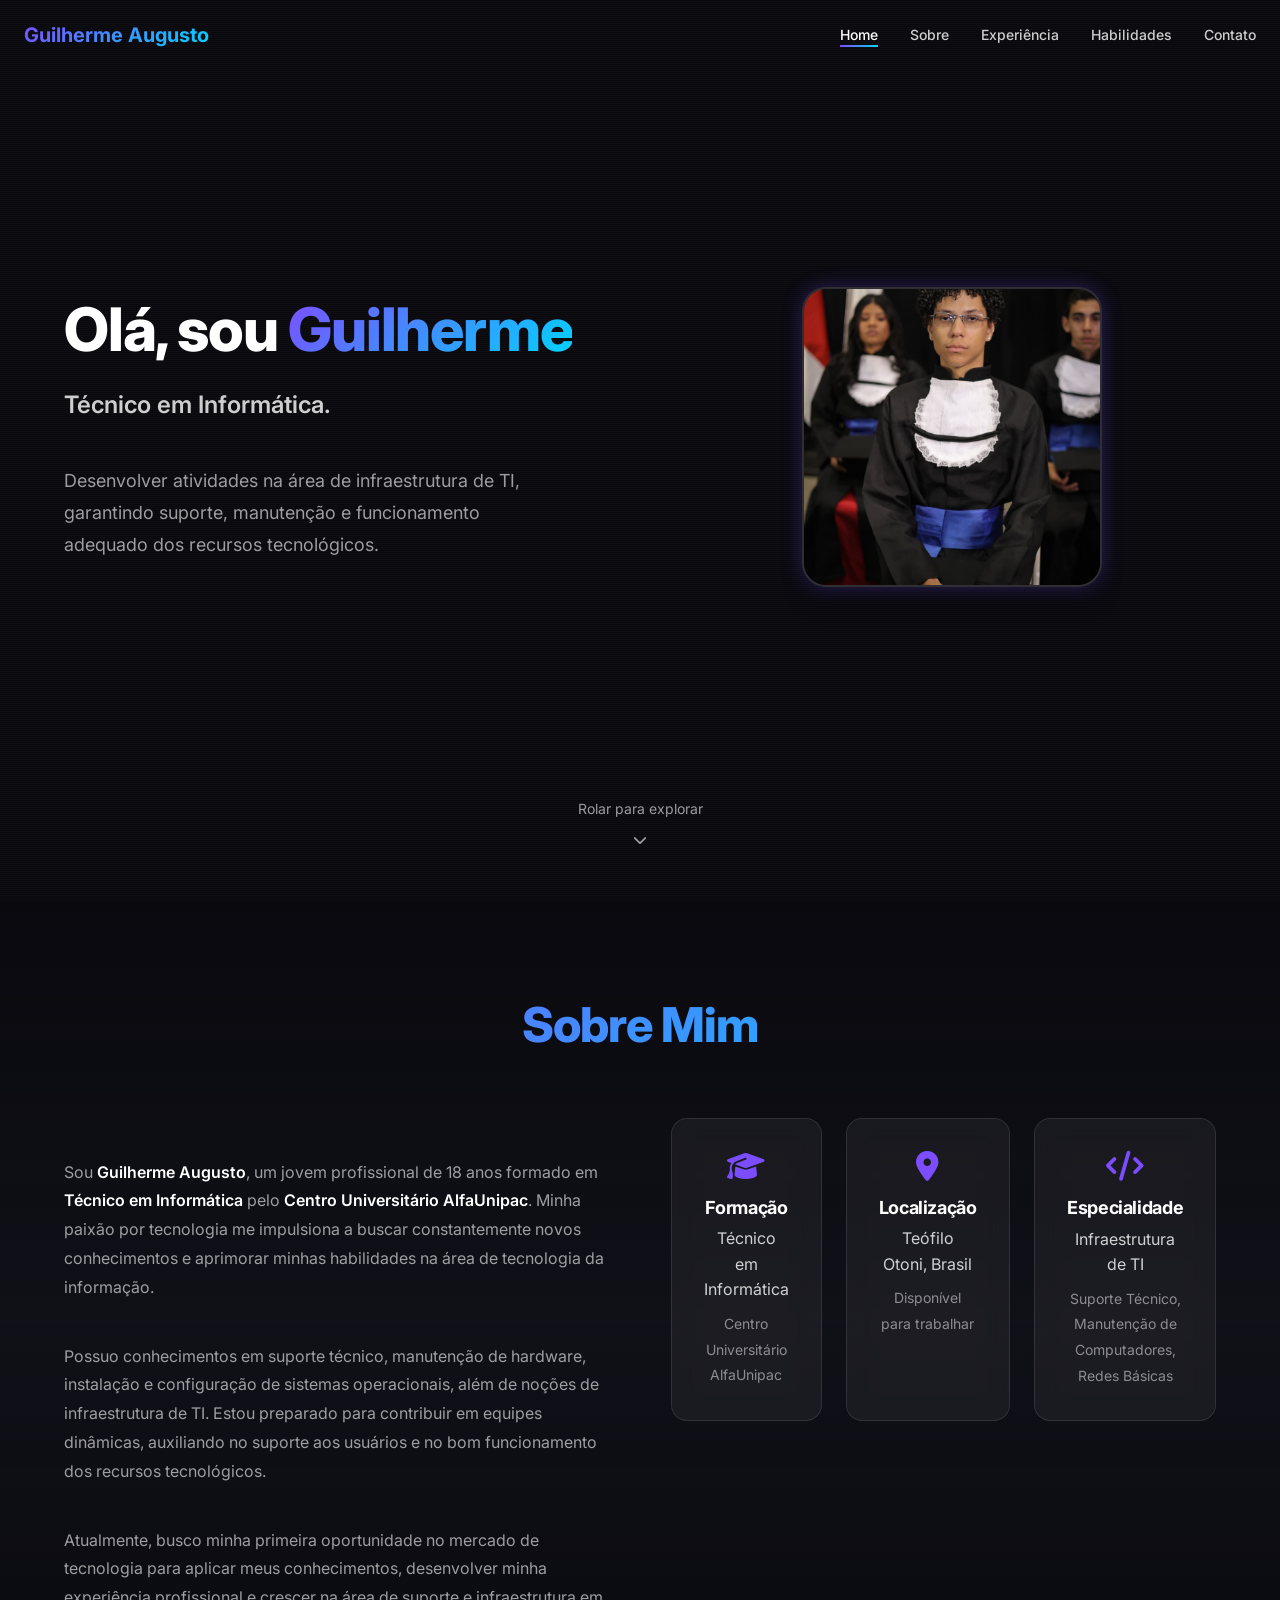
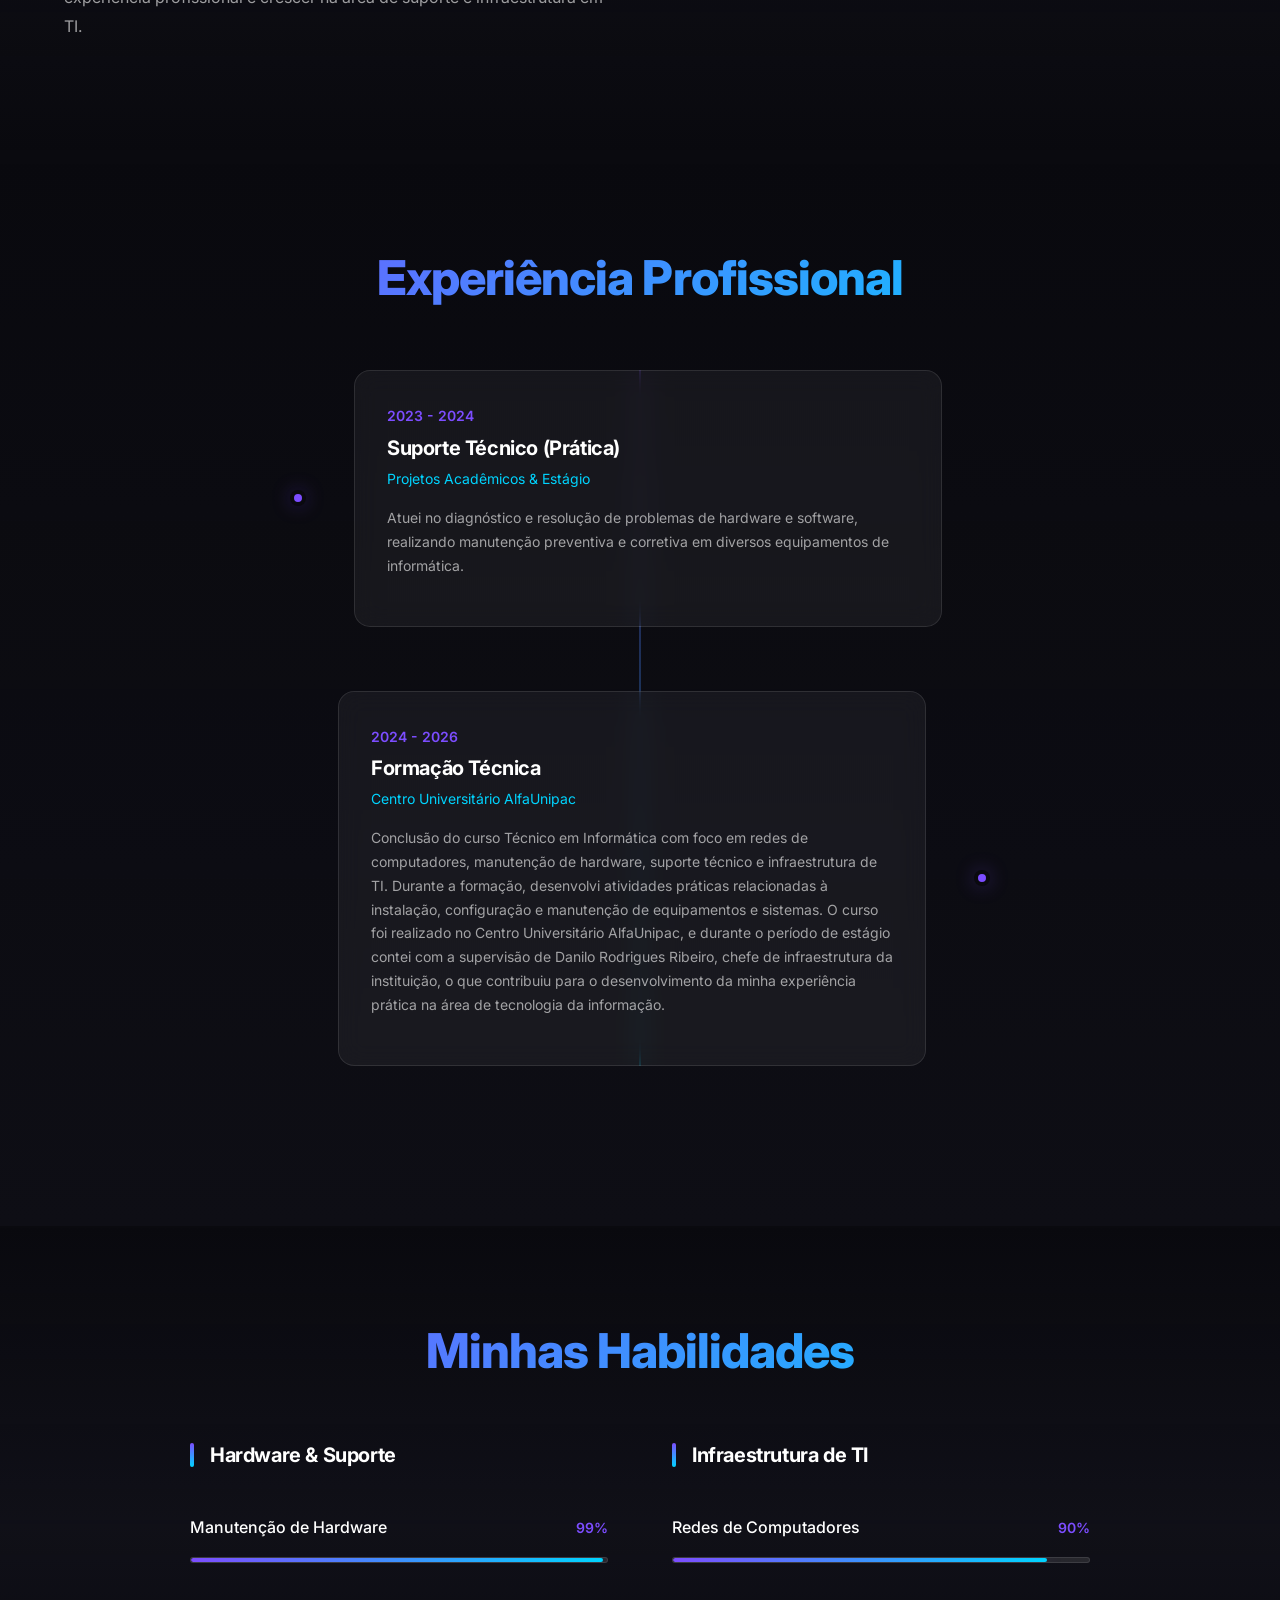
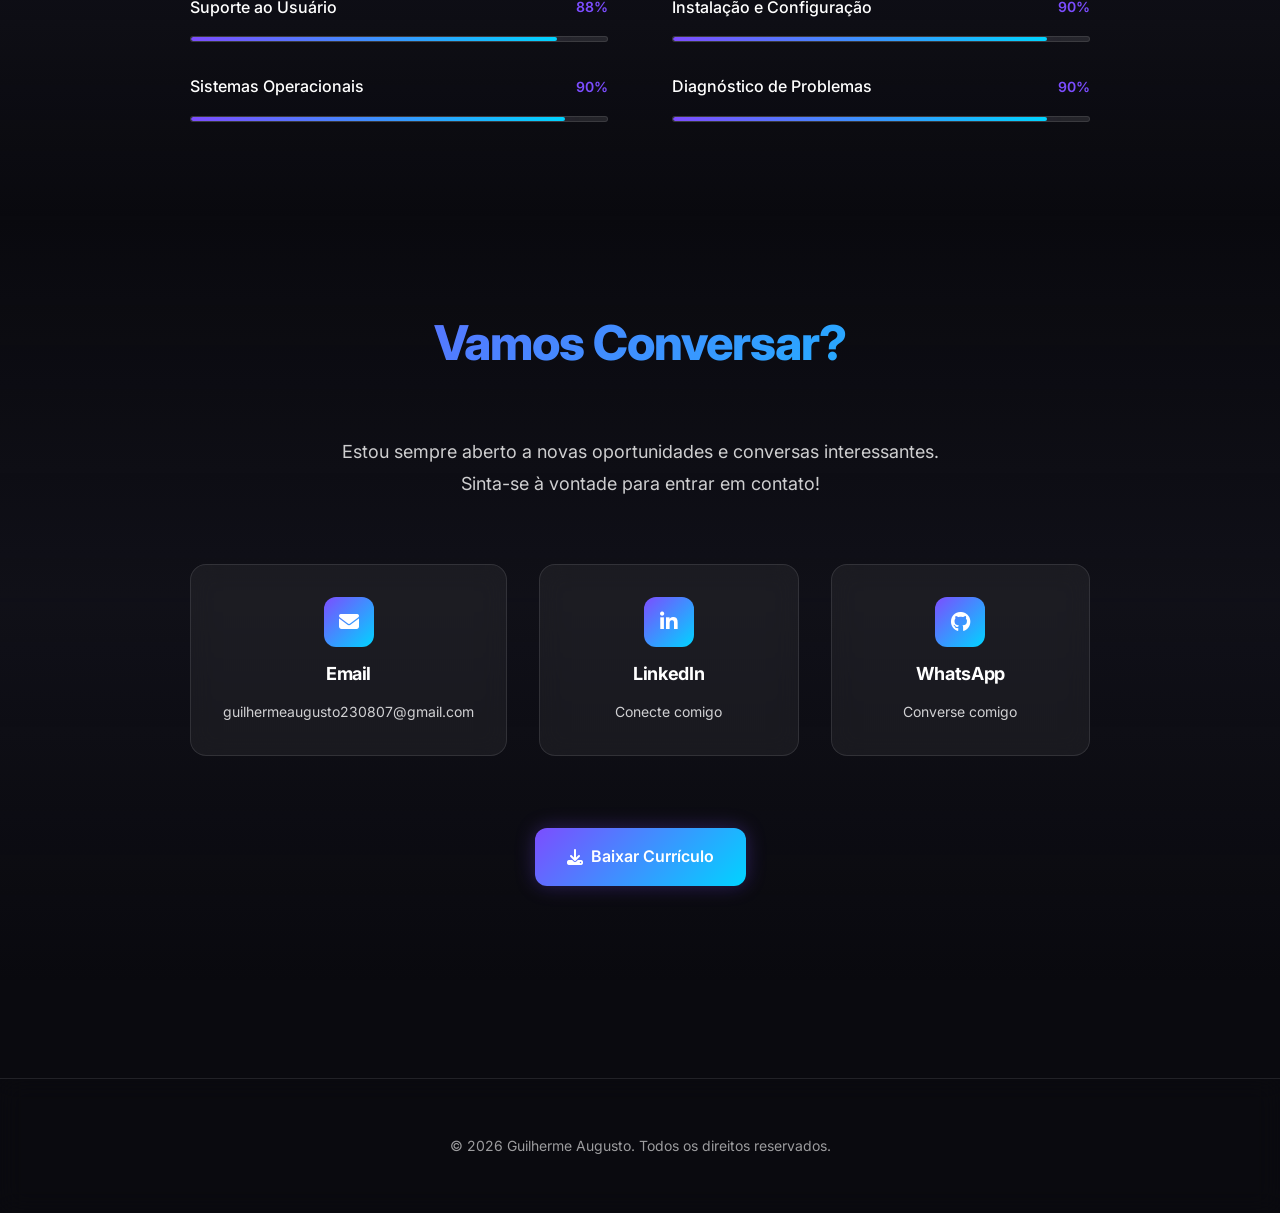
==== index.html @ 36459ab7 "pórtifolio guilherme augusto" ====
<!DOCTYPE html>
<html lang="pt-BR">
<head>
    <!-- Meta Tags Essenciais -->
    <meta charset="UTF-8">
    <meta name="viewport" content="width=device-width, initial-scale=1.0">
    <meta name="description" content="Portfólio profissional de Guilherme Augusto - Técnico em Informática e Desenvolvedor Web">
    <meta name="keywords" content="portfólio, desenvolvedor, técnico em informática, web design">
    <meta name="author" content="Guilherme Augusto">
    <meta name="theme-color" content="#7c4dff">
    
    <!-- Favicon -->
    <link rel="icon" type="image/jpeg" href="img/fotoperfil.jpeg">
    <link rel="apple-touch-icon" href="img/fotoperfil.jpeg">
    
    <!-- Preload de Recursos Críticos -->
    <link rel="preload" href="css/style.css" as="style">
    <link rel="preload" href="js/script.js" as="script">
    
    <!-- Font Awesome para Ícones -->
    <link rel="stylesheet" href="https://cdnjs.cloudflare.com/ajax/libs/font-awesome/6.4.0/css/all.min.css" integrity="sha512-iecdLmaskl7CVJkEZSMUkrQ6usKGiOW31OvTkw3Junqg76gnSTd064h5+8MhocT7+gNwjX1on9/5HOiCeNVV3wg==" crossorigin="anonymous" referrerpolicy="no-referrer">
    
    <!-- Google Fonts - Inter (Tipografia Moderna) -->
    <link rel="preconnect" href="https://fonts.googleapis.com">
    <link rel="preconnect" href="https://fonts.gstatic.com" crossorigin>
    <link href="https://fonts.googleapis.com/css2?family=Inter:wght@300;400;500;600;700;800&display=swap" rel="stylesheet">
    
    <!-- Estilos CSS Modularizados -->
    <link rel="stylesheet" href="css/style.css">
    
    <title>Guilherme Augusto | Portfólio Profissional</title>
</head>
<body>
    <!-- ========== NAVBAR FIXA ========== -->
    <nav class="navbar" id="navbar">
        <div class="navbar-container">
            <!-- Logo -->
            <div class="navbar-logo">
                <a href="#home" class="logo-link">
                    <span class="logo-text">Guilherme <span class="logo-accent">Augusto</span></span>
                </a>
            </div>
            
            <!-- Menu Desktop -->
            <ul class="nav-menu" id="navMenu">
                <li class="nav-item"><a href="#home" class="nav-link active">Home</a></li>
                <li class="nav-item"><a href="#sobre" class="nav-link">Sobre</a></li>
                <li class="nav-item"><a href="#experiencia" class="nav-link">Experiência</a></li>
                <li class="nav-item"><a href="#habilidades" class="nav-link">Habilidades</a></li>
                <li class="nav-item"><a href="#contato" class="nav-link">Contato</a></li>
            </ul>
            
            <!-- Botão Menu Mobile -->
            <button class="menu-toggle" id="menuToggle" aria-label="Alternar menu">
                <span class="hamburger"></span>
            </button>
        </div>
    </nav>

    <!-- ========== CONTEÚDO PRINCIPAL ========== -->
    <main class="main-content">
        
        <!-- ========== SEÇÃO HERO ========== -->
        <section id="home" class="section hero" data-parallax>
            <div class="hero-content">
                <div class="hero-text reveal-up">
                    <h1 class="hero-title">
                        Olá, sou <span class="gradient-text">Guilherme</span>
                    </h1>
                    <p class="hero-subtitle">
                        Técnico em Informática.
                    </p>
                    <p class="hero-description">
                        Desenvolver atividades na área de infraestrutura de TI, garantindo suporte, manutenção e funcionamento adequado dos recursos tecnológicos.
                    </p>
                </div>
                
                <!-- Imagem de Perfil -->
                <div class="hero-image reveal-up" style="animation-delay: 0.2s;">
                    <div class="image-wrapper">
                        <img src="img/fotoperfil.jpeg" alt="Foto de Perfil - Guilherme Augusto" class="profile-image">
                    </div>
                </div>
            </div>
            
            <!-- Scroll Indicator -->
            <div class="scroll-indicator">
                <span>Rolar para explorar</span>
                <div class="scroll-arrow">
                    <i class="fas fa-chevron-down"></i>
                </div>
            </div>
        </section>

        <!-- ========== SEÇÃO SOBRE ========== -->
        <section id="sobre" class="section about">
            <div class="container">
                <h2 class="section-title reveal-up">Sobre Mim</h2>
        
                <div class="about-content">
                    <div class="about-text reveal-up">
                        <p class="about-intro">
                        <p class="about-description">
                            Sou <strong>Guilherme Augusto</strong>, um jovem profissional de 18 anos formado em <strong>Técnico
                                em Informática</strong> pelo <strong>Centro Universitário AlfaUnipac</strong>. Minha paixão por
                            tecnologia me impulsiona a buscar constantemente novos conhecimentos e aprimorar minhas habilidades
                            na área de tecnologia da informação.
                        </p>
        
                        <p class="about-description">
                            Possuo conhecimentos em suporte técnico, manutenção de hardware, instalação e configuração de
                            sistemas operacionais, além de noções de infraestrutura de TI. Estou preparado para contribuir em
                            equipes dinâmicas, auxiliando no suporte aos usuários e no bom funcionamento dos recursos
                            tecnológicos.
                        </p>
        
                        <p class="about-description">
                            Atualmente, busco minha primeira oportunidade no mercado de tecnologia para aplicar meus
                            conhecimentos, desenvolver minha experiência profissional e crescer na área de suporte e
                            infraestrutura em TI.
                        </p>
                    </div>
                    
                    <!-- Cards de Informações Rápidas -->
                    <div class="info-cards">
                        <div class="info-card reveal-up">
                            <div class="card-icon">
                                <i class="fas fa-graduation-cap"></i>
                            </div>
                            <h3>Formação</h3>
                            <p>Técnico em Informática</p>
                            <span class="card-detail">Centro Universitário AlfaUnipac</span>
                        </div>
                        
                        <div class="info-card reveal-up" style="animation-delay: 0.1s;">
                            <div class="card-icon">
                                <i class="fas fa-map-marker-alt"></i>
                            </div>
                            <h3>Localização</h3>
                            <p>Teófilo Otoni, Brasil</p>
                            <span class="card-detail">Disponível para trabalhar</span>
                        </div>
                        
                        <div class="info-card reveal-up" style="animation-delay: 0.2s;">
                            <div class="card-icon">
                                <i class="fas fa-code"></i>
                            </div>
                            <h3>Especialidade</h3>
                            <p>Infraestrutura de TI</p>
                            <span class="card-detail">Suporte Técnico, Manutenção de Computadores, Redes Básicas</span>
                        </div>
                    </div>
                </div>
            </div>
        </section>

        <!-- ========== SEÇÃO EXPERIÊNCIA ========== -->
        <section id="experiencia" class="section experience">
            <div class="container">
                <h2 class="section-title reveal-up">Experiência Profissional</h2>
                
                <div class="timeline">
                    <div class="timeline-item reveal-up">
                        <div class="timeline-marker">
                            <div class="timeline-dot"></div>
                            <div class="timeline-line"></div>
                        </div>
                        <div class="timeline-content glass">
                            <span class="timeline-date">2023 - 2024</span>
                            <h3 class="timeline-title">Suporte Técnico (Prática)</h3>
                            <p class="timeline-company">Projetos Acadêmicos & Estágio</p>
                            <p class="timeline-description">
                                Atuei no diagnóstico e resolução de problemas de hardware e software, realizando manutenção preventiva e corretiva em diversos equipamentos de informática.
                        </div>
                    </div>
                    
                    <div class="timeline-item reveal-up" style="animation-delay: 0.1s;">
                        <div class="timeline-marker">
                            <div class="timeline-dot"></div>
                            <div class="timeline-line"></div>
                        </div>
                        <div class="timeline-content glass">
                            <span class="timeline-date">2024 - 2026</span>
                            <h3 class="timeline-title">Formação Técnica</h3>
                            <p class="timeline-company">Centro Universitário AlfaUnipac</p>
                            <p class="timeline-description">
                                Conclusão do curso Técnico em Informática com foco em redes de computadores, manutenção de hardware, suporte técnico e infraestrutura de TI. Durante a formação, desenvolvi atividades práticas relacionadas à instalação, configuração e manutenção de equipamentos e sistemas. O curso foi realizado no Centro Universitário AlfaUnipac, e durante o período de estágio contei com a supervisão de Danilo Rodrigues Ribeiro, chefe de infraestrutura da instituição, o que contribuiu para o desenvolvimento da minha experiência prática na área de tecnologia da informação.
                            </p>
                        </div>
                    </div>
                </div>
            </div>
        </section>

        <!-- ========== SEÇÃO HABILIDADES ========== -->
        <section id="habilidades" class="section skills">
          <div class="container">
    <h2 class="section-title reveal-up">Minhas Habilidades</h2>
    
    <div class="skills-grid">
        
        <!-- Coluna 1: Hardware & Suporte -->
        <div class="skills-column reveal-up">
            <h3 class="skills-category">Hardware & Suporte</h3>
            
            <div class="skill-item">
                <div class="skill-header">
                    <span class="skill-name">Manutenção de Hardware</span>
                    <span class="skill-percentage">99%</span>
                </div>
                <div class="skill-bar">
                    <div class="skill-fill" style="width: 0%" data-width="99%"></div>
                </div>
            </div>
            
            <div class="skill-item">
                <div class="skill-header">
                    <span class="skill-name">Suporte ao Usuário</span>
                    <span class="skill-percentage">88%</span>
                </div>
                <div class="skill-bar">
                    <div class="skill-fill" style="width: 0%" data-width="88%"></div>
                </div>
            </div>
            
            <div class="skill-item">
                <div class="skill-header">
                    <span class="skill-name">Sistemas Operacionais</span>
                    <span class="skill-percentage">90%</span>
                </div>
                <div class="skill-bar">
                    <div class="skill-fill" style="width: 0%" data-width="90%"></div>
                </div>
            </div>
        </div>
        
        <!-- Coluna 2: Infraestrutura de TI -->
        <div class="skills-column reveal-up" style="animation-delay: 0.1s;">
            <h3 class="skills-category">Infraestrutura de TI</h3>
            
            <div class="skill-item">
                <div class="skill-header">
                    <span class="skill-name">Redes de Computadores</span>
                    <span class="skill-percentage">90%</span>
                </div>
                <div class="skill-bar">
                    <div class="skill-fill" style="width: 0%" data-width="90%"></div>
                </div>
            </div>
            
            <div class="skill-item">
                <div class="skill-header">
                    <span class="skill-name">Instalação e Configuração</span>
                    <span class="skill-percentage">90%</span>
                </div>
                <div class="skill-bar">
                    <div class="skill-fill" style="width: 0%" data-width="90%"></div>
                </div>
            </div>
            
            <div class="skill-item">
                <div class="skill-header">
                    <span class="skill-name">Diagnóstico de Problemas</span>
                    <span class="skill-percentage">90%</span>
                </div>
                <div class="skill-bar">
                    <div class="skill-fill" style="width: 0%" data-width="90%"></div>
                </div>
            </div>
        </div>

    </div>
</div>
        </section>
        <!-- ========== SEÇÃO CONTATO ========== -->
        <section id="contato" class="section contact">
            <div class="container">
                <h2 class="section-title reveal-up">Vamos Conversar?</h2>
                
                <div class="contact-wrapper">
                    <p class="contact-subtitle reveal-up">
                        Estou sempre aberto a novas oportunidades e conversas interessantes. Sinta-se à vontade para entrar em contato!
                    </p>
                    
                    <div class="contact-methods reveal-up">
                        <a href="mailto:guilhermeaugusto230807@gmail.com" class="contact-card glass">
                            <div class="contact-icon">
                                <i class="fas fa-envelope"></i>
                            </div>
                            <h3>Email</h3>
                            <p>guilhermeaugusto230807@gmail.com</p>
                        </a>
                        
                        <a href="https://linkedin.com/in/guilhermeaugusto" target="_blank" rel="noopener noreferrer" class="contact-card glass">
                            <div class="contact-icon">
                                <i class="fab fa-linkedin-in"></i>
                            </div>
                            <h3>LinkedIn</h3>
                            <p>Conecte comigo</p>
                        </a>
                        
                        <a href="https://w.app/tfu1ad" target="_blank" rel="noopener noreferrer" class="contact-card glass">
                            <div class="contact-icon">
                                <i class="fab fa-github"></i>
                            </div>
                            <h3>WhatsApp</h3>
                            <p>Converse comigo</p>
                        </a>
                    </div>
                    
                    <div class="contact-cta reveal-up">
                        <a href="curriculo/curriculo_guilherme_augusto_v2.pdf" download class="btn btn-primary">
                            <i class="fas fa-download"></i> Baixar Currículo
                        </a>
                    </div>
                </div>
            </div>
        </section>
    </main>

    <!-- ========== FOOTER ========== -->
    <footer class="footer">
        <div class="footer-content">
            <p>&copy; 2026 Guilherme Augusto. Todos os direitos reservados.</p>
        </div>
    </footer>

    <!-- Script JavaScript -->
    <script src="js/script.js" defer></script>
</body>
</html>
---- css/style.css ----
/**
 * ============================================================================
 * PORTFÓLIO PROFISSIONAL - STYLESHEET PRINCIPAL
 * Tema: Galáxia Moderna com Glassmorphism
 * Autor: Guilherme Augusto
 * ============================================================================
 * 
 * Estrutura:
 * 1. CSS Variables (Paleta, Tipografia, Espaçamento)
 * 2. Reset & Normalização
 * 3. Tipografia & Cores Base
 * 4. Layout Principal (Grid, Flexbox)
 * 5. Navbar
 * 6. Seções (Hero, About, Experience, Skills, Projects, Contact)
 * 7. Componentes (Cards, Buttons, Badges)
 * 8. Animações & Transições
 * 9. Responsividade (Mobile First)
 * ============================================================================
 */

/* ============================================================================
   1. CSS VARIABLES - Paleta de Cores, Tipografia e Espaçamento
   ============================================================================ */

:root {
    /* ===== CORES ===== */
    /* Primárias */
    --color-primary: #7c4dff;
    --color-primary-light: #9575ff;
    --color-primary-dark: #5e35b1;
    
    /* Secundárias */
    --color-secondary: #00d4ff;
    --color-secondary-light: #4dd0e1;
    --color-secondary-dark: #00acc1;
    
    /* Neutras */
    --color-dark: #0a0a0f;
    --color-darker: #050508;
    --color-light: #ffffff;
    --color-gray-100: #f5f5f5;
    --color-gray-200: #e0e0e0;
    --color-gray-300: #bdbdbd;
    --color-gray-400: #9e9e9e;
    --color-gray-500: #757575;
    --color-gray-600: #616161;
    --color-gray-700: #424242;
    --color-gray-800: #212121;
    
    /* Textos */
    --text-primary: #ffffff;
    --text-secondary: rgba(255, 255, 255, 0.8);
    --text-tertiary: rgba(255, 255, 255, 0.6);
    --text-muted: rgba(255, 255, 255, 0.5);
    
    /* Backgrounds */
    --bg-primary: #0a0a0f;
    --bg-secondary: rgba(20, 20, 30, 0.5);
    --bg-tertiary: rgba(30, 30, 45, 0.3);
    
    /* Glass Morphism */
    --glass-bg: rgba(255, 255, 255, 0.05);
    --glass-border: rgba(255, 255, 255, 0.1);
    --glass-blur: blur(12px);
    
    /* ===== TIPOGRAFIA ===== */
    --font-family-base: 'Inter', -apple-system, BlinkMacSystemFont, 'Segoe UI', sans-serif;
    --font-size-xs: 0.75rem;      /* 12px */
    --font-size-sm: 0.875rem;     /* 14px */
    --font-size-base: 1rem;       /* 16px */
    --font-size-lg: 1.125rem;     /* 18px */
    --font-size-xl: 1.25rem;      /* 20px */
    --font-size-2xl: 1.5rem;      /* 24px */
    --font-size-3xl: 1.875rem;    /* 30px */
    --font-size-4xl: 2.25rem;     /* 36px */
    --font-size-5xl: 3rem;        /* 48px */
    --font-size-6xl: 3.75rem;     /* 60px */
    
    --font-weight-light: 300;
    --font-weight-normal: 400;
    --font-weight-medium: 500;
    --font-weight-semibold: 600;
    --font-weight-bold: 700;
    --font-weight-extrabold: 800;
    
    /* ===== ESPAÇAMENTO ===== */
    --spacing-xs: 0.25rem;   /* 4px */
    --spacing-sm: 0.5rem;    /* 8px */
    --spacing-md: 1rem;      /* 16px */
    --spacing-lg: 1.5rem;    /* 24px */
    --spacing-xl: 2rem;      /* 32px */
    --spacing-2xl: 3rem;     /* 48px */
    --spacing-3xl: 4rem;     /* 64px */
    --spacing-4xl: 6rem;     /* 96px */
    
    /* ===== TRANSIÇÕES ===== */
    --transition-fast: 150ms ease-in-out;
    --transition-base: 300ms ease-in-out;
    --transition-slow: 500ms ease-in-out;
    
    /* ===== SOMBRAS ===== */
    --shadow-sm: 0 1px 2px rgba(0, 0, 0, 0.05);
    --shadow-md: 0 4px 6px rgba(0, 0, 0, 0.1);
    --shadow-lg: 0 10px 15px rgba(0, 0, 0, 0.1);
    --shadow-xl: 0 20px 25px rgba(0, 0, 0, 0.1);
    --shadow-2xl: 0 25px 50px rgba(0, 0, 0, 0.25);
    --shadow-glow: 0 0 20px rgba(124, 77, 255, 0.3);
    --shadow-glow-secondary: 0 0 20px rgba(0, 212, 255, 0.3);
    
    /* ===== BORDER RADIUS ===== */
    --radius-sm: 0.375rem;   /* 6px */
    --radius-md: 0.5rem;     /* 8px */
    --radius-lg: 0.75rem;    /* 12px */
    --radius-xl: 1rem;       /* 16px */
    --radius-2xl: 1.5rem;    /* 24px */
    --radius-full: 9999px;
    
    /* ===== Z-INDEX ===== */
    --z-dropdown: 1000;
    --z-sticky: 1020;
    --z-fixed: 1030;
    --z-modal-backdrop: 1040;
    --z-modal: 1050;
    --z-popover: 1060;
    --z-tooltip: 1070;
}

/* ============================================================================
   2. RESET & NORMALIZAÇÃO
   ============================================================================ */

* {
    margin: 0;
    padding: 0;
    box-sizing: border-box;
}

html {
    scroll-behavior: smooth;
    -webkit-font-smoothing: antialiased;
    -moz-osx-font-smoothing: grayscale;
}

body {
    font-family: var(--font-family-base);
    font-size: var(--font-size-base);
    font-weight: var(--font-weight-normal);
    line-height: 1.6;
    color: var(--text-primary);
    background-color: var(--bg-primary);
    overflow-x: hidden;
    
    /* Background de Galáxia */
    background-image: url('https://images.unsplash.com/photo-1506703719100-a0f3a48c0f86?w=2560&auto=format&fit=crop&q=90');
    background-size: cover;
    background-position: center;
    background-attachment: fixed;
    background-repeat: no-repeat;
    position: relative;
}

/* Overlay escuro sobre a galáxia */
body::before {
    content: '';
    position: fixed;
    top: 0;
    left: 0;
    width: 100%;
    height: 100%;
    background: rgba(10, 10, 15, 0.85);
    pointer-events: none;
    z-index: -1;
}

/* Efeito de ruído sutil */
body::after {
    content: '';
    position: fixed;
    top: 0;
    left: 0;
    width: 100%;
    height: 100%;
    background-image: 
        repeating-linear-gradient(
            0deg,
            rgba(255, 255, 255, 0.02),
            rgba(255, 255, 255, 0.02) 1px,
            transparent 1px,
            transparent 2px
        );
    pointer-events: none;
    z-index: -1;
}

/* ============================================================================
   3. TIPOGRAFIA & CORES BASE
   ============================================================================ */

h1, h2, h3, h4, h5, h6 {
    font-weight: var(--font-weight-bold);
    line-height: 1.2;
    letter-spacing: -0.02em;
}

h1 { font-size: var(--font-size-5xl); }
h2 { font-size: var(--font-size-4xl); }
h3 { font-size: var(--font-size-3xl); }
h4 { font-size: var(--font-size-2xl); }
h5 { font-size: var(--font-size-xl); }
h6 { font-size: var(--font-size-lg); }

p {
    color: var(--text-secondary);
    margin-bottom: var(--spacing-md);
}

a {
    color: var(--color-primary);
    text-decoration: none;
    transition: color var(--transition-base);
}

a:hover {
    color: var(--color-secondary);
}

strong, b {
    font-weight: var(--font-weight-semibold);
    color: var(--text-primary);
}

/* ============================================================================
   4. LAYOUT PRINCIPAL
   ============================================================================ */

.container {
    max-width: 1200px;
    margin: 0 auto;
    padding: 0 var(--spacing-lg);
}

.main-content {
    position: relative;
    z-index: 1;
}

/* ============================================================================
   5. NAVBAR FIXA
   ============================================================================ */

.navbar {
    position: fixed;
    top: 0;
    left: 0;
    right: 0;
    height: 70px;
    background: transparent;
    backdrop-filter: none;
    z-index: var(--z-fixed);
    transition: all var(--transition-base);
    border-bottom: 1px solid transparent;
}

.navbar.scrolled {
    background: var(--glass-bg);
    backdrop-filter: var(--glass-blur);
    border-bottom-color: var(--glass-border);
    box-shadow: var(--shadow-lg);
}

.navbar-container {
    max-width: 1400px;
    margin: 0 auto;
    padding: 0 var(--spacing-lg);
    height: 100%;
    display: flex;
    align-items: center;
    justify-content: space-between;
}

.navbar-logo {
    flex-shrink: 0;
}

.logo-link {
    display: flex;
    align-items: center;
    gap: var(--spacing-sm);
    font-size: var(--font-size-xl);
    font-weight: var(--font-weight-bold);
    color: var(--text-primary);
    transition: all var(--transition-base);
}

.logo-link:hover {
    color: var(--color-primary);
}

.logo-text {
    background: linear-gradient(135deg, var(--color-primary), var(--color-secondary));
    -webkit-background-clip: text;
    -webkit-text-fill-color: transparent;
    background-clip: text;
}

.logo-accent {
    color: var(--color-secondary);
}

/* Menu Desktop */
.nav-menu {
    display: flex;
    list-style: none;
    gap: var(--spacing-xl);
    align-items: center;
}

.nav-item {
    position: relative;
}

.nav-link {
    font-size: var(--font-size-sm);
    font-weight: var(--font-weight-medium);
    color: var(--text-secondary);
    transition: color var(--transition-base);
    position: relative;
    padding-bottom: var(--spacing-xs);
}

.nav-link::after {
    content: '';
    position: absolute;
    bottom: 0;
    left: 0;
    width: 0;
    height: 2px;
    background: linear-gradient(90deg, var(--color-primary), var(--color-secondary));
    transition: width var(--transition-base);
}

.nav-link:hover::after,
.nav-link.active::after {
    width: 100%;
}

.nav-link:hover,
.nav-link.active {
    color: var(--text-primary);
}

/* Menu Toggle (Mobile) */
.menu-toggle {
    display: none;
    flex-direction: column;
    gap: 5px;
    background: none;
    border: none;
    cursor: pointer;
    padding: var(--spacing-sm);
    z-index: var(--z-dropdown);
}

.hamburger {
    width: 24px;
    height: 2px;
    background: var(--text-primary);
    transition: all var(--transition-base);
    transform-origin: center;
}

.hamburger::before,
.hamburger::after {
    content: '';
    display: block;
    width: 24px;
    height: 2px;
    background: var(--text-primary);
    transition: all var(--transition-base);
}

.hamburger::before {
    margin-bottom: 5px;
}

.hamburger::after {
    margin-top: 5px;
}

.menu-toggle.active .hamburger {
    background: transparent;
}

.menu-toggle.active .hamburger::before {
    transform: rotate(45deg) translate(8px, 8px);
}

.menu-toggle.active .hamburger::after {
    transform: rotate(-45deg) translate(7px, -7px);
}

/* ============================================================================
   6. SEÇÕES
   ============================================================================ */

.section {
    position: relative;
    padding: var(--spacing-4xl) 0;
    overflow: hidden;
}

.section-title {
    font-size: var(--font-size-5xl);
    font-weight: var(--font-weight-extrabold);
    margin-bottom: var(--spacing-3xl);
    text-align: center;
    background: linear-gradient(135deg, var(--color-primary), var(--color-secondary));
    -webkit-background-clip: text;
    -webkit-text-fill-color: transparent;
    background-clip: text;
}

/* ===== HERO SECTION ===== */

.hero {
    min-height: 100vh;
    display: flex;
    flex-direction: column;
    justify-content: center;
    align-items: center;
    padding-top: 70px;
    padding-bottom: var(--spacing-4xl);
    position: relative;
}

.hero-content {
    display: grid;
    grid-template-columns: 1fr 1fr;
    gap: var(--spacing-4xl);
    align-items: center;
    width: 100%;
    max-width: 1200px;
    margin: 0 auto;
    padding: 0 var(--spacing-lg);
}

.hero-text {
    display: flex;
    flex-direction: column;
    gap: var(--spacing-lg);
}

.hero-title {
    font-size: var(--font-size-6xl);
    font-weight: var(--font-weight-extrabold);
    line-height: 1.1;
    color: var(--text-primary);
}

.gradient-text {
    background: linear-gradient(135deg, var(--color-primary), var(--color-secondary));
    -webkit-background-clip: text;
    -webkit-text-fill-color: transparent;
    background-clip: text;
}

.hero-subtitle {
    font-size: var(--font-size-2xl);
    font-weight: var(--font-weight-semibold);
    color: var(--text-secondary);
}

.hero-description {
    font-size: var(--font-size-lg);
    color: var(--text-tertiary);
    max-width: 500px;
    line-height: 1.8;
}

.hero-cta {
    display: flex;
    gap: var(--spacing-md);
    margin-top: var(--spacing-lg);
}

.hero-image {
    display: flex;
    justify-content: center;
    align-items: center;
}

.image-wrapper {
    position: relative;
    width: 300px;
    height: 300px;
    border-radius: var(--radius-2xl);
    overflow: hidden;
    border: 2px solid var(--glass-border);
    box-shadow: var(--shadow-glow), var(--shadow-xl);
    background: var(--glass-bg);
    backdrop-filter: var(--glass-blur);
}

.profile-image {
    width: 100%;
    height: 100%;
    object-fit: cover;
    transition: transform var(--transition-slow);
}

.image-wrapper:hover .profile-image {
    transform: scale(1.05);
}

/* Scroll Indicator */
.scroll-indicator {
    position: absolute;
    bottom: var(--spacing-2xl);
    left: 50%;
    transform: translateX(-50%);
    display: flex;
    flex-direction: column;
    align-items: center;
    gap: var(--spacing-sm);
    color: var(--text-tertiary);
    font-size: var(--font-size-sm);
    animation: bounce 2s infinite;
}

.scroll-arrow {
    display: flex;
    align-items: center;
    justify-content: center;
    width: 24px;
    height: 24px;
}

@keyframes bounce {
    0%, 100% {
        transform: translateX(-50%) translateY(0);
    }
    50% {
        transform: translateX(-50%) translateY(10px);
    }
}

/* ===== ABOUT SECTION ===== */

.about {
    background: linear-gradient(180deg, transparent 0%, rgba(30, 30, 45, 0.3) 50%, transparent 100%);
}

.about-content {
    display: grid;
    grid-template-columns: 1fr 1fr;
    gap: var(--spacing-3xl);
    align-items: start;
}

.about-text {
    display: flex;
    flex-direction: column;
    gap: var(--spacing-lg);
}

.about-intro {
    font-size: var(--font-size-lg);
    color: var(--text-secondary);
    line-height: 1.8;
}

.about-description {
    font-size: var(--font-size-base);
    color: var(--text-tertiary);
    line-height: 1.8;
}

.info-cards {
    display: grid;
    grid-template-columns: repeat(3, 1fr);
    gap: var(--spacing-lg);
}

.info-card {
    padding: var(--spacing-xl);
    border-radius: var(--radius-xl);
    background: var(--glass-bg);
    backdrop-filter: var(--glass-blur);
    border: 1px solid var(--glass-border);
    text-align: center;
    transition: all var(--transition-base);
    cursor: pointer;
}

.info-card:hover {
    background: rgba(255, 255, 255, 0.08);
    border-color: var(--color-primary);
    transform: translateY(-5px);
    box-shadow: var(--shadow-glow);
}

.card-icon {
    font-size: var(--font-size-3xl);
    color: var(--color-primary);
    margin-bottom: var(--spacing-md);
    display: flex;
    justify-content: center;
}

.info-card h3 {
    font-size: var(--font-size-lg);
    margin-bottom: var(--spacing-sm);
    color: var(--text-primary);
}

.info-card p {
    font-size: var(--font-size-base);
    color: var(--text-secondary);
    margin-bottom: var(--spacing-sm);
}

.card-detail {
    font-size: var(--font-size-sm);
    color: var(--text-muted);
}

/* ===== EXPERIENCE SECTION ===== */

.experience {
    background: linear-gradient(180deg, transparent 0%, rgba(30, 30, 45, 0.2) 100%);
}

.timeline {
    position: relative;
    max-width: 700px;
    margin: 0 auto;
}

.timeline::before {
    content: '';
    position: absolute;
    left: 50%;
    transform: translateX(-50%);
    width: 2px;
    height: 100%;
    background: linear-gradient(180deg, var(--color-primary), var(--color-secondary));
    opacity: 0.3;
}

.timeline-item {
    display: grid;
    grid-template-columns: 1fr auto 1fr;
    gap: var(--spacing-2xl);
    margin-bottom: var(--spacing-3xl);
    align-items: center;
}

.timeline-item:nth-child(even) {
    direction: rtl;
}

.timeline-item:nth-child(even) > * {
    direction: ltr;
}

.timeline-marker {
    display: flex;
    flex-direction: column;
    align-items: center;
    position: relative;
    z-index: 2;
}

.timeline-dot {
    width: 16px;
    height: 16px;
    border-radius: 50%;
    background: var(--color-primary);
    border: 4px solid var(--bg-primary);
    box-shadow: var(--shadow-glow);
    transition: all var(--transition-base);
}

.timeline-item:hover .timeline-dot {
    width: 24px;
    height: 24px;
    box-shadow: var(--shadow-glow), 0 0 30px rgba(124, 77, 255, 0.5);
}

.timeline-content {
    padding: var(--spacing-xl);
    border-radius: var(--radius-xl);
    background: var(--glass-bg);
    backdrop-filter: var(--glass-blur);
    border: 1px solid var(--glass-border);
    transition: all var(--transition-base);
}

.timeline-content:hover {
    background: rgba(255, 255, 255, 0.08);
    border-color: var(--color-primary);
    box-shadow: var(--shadow-glow);
    transform: translateY(-5px);
}

.timeline-date {
    display: inline-block;
    font-size: var(--font-size-sm);
    font-weight: var(--font-weight-semibold);
    color: var(--color-primary);
    margin-bottom: var(--spacing-sm);
}

.timeline-title {
    font-size: var(--font-size-xl);
    font-weight: var(--font-weight-bold);
    color: var(--text-primary);
    margin-bottom: var(--spacing-sm);
}

.timeline-company {
    font-size: var(--font-size-sm);
    color: var(--color-secondary);
    margin-bottom: var(--spacing-md);
}

.timeline-description {
    font-size: var(--font-size-sm);
    color: var(--text-tertiary);
    line-height: 1.7;
}

/* ===== SKILLS SECTION ===== */

.skills {
    background: linear-gradient(180deg, transparent 0%, rgba(30, 30, 45, 0.3) 50%, transparent 100%);
}

.skills-grid {
    display: grid;
    grid-template-columns: repeat(2, 1fr);
    gap: var(--spacing-3xl);
    max-width: 900px;
    margin: 0 auto;
}

.skills-column {
    display: flex;
    flex-direction: column;
    gap: var(--spacing-xl);
}

.skills-category {
    font-size: var(--font-size-xl);
    font-weight: var(--font-weight-bold);
    color: var(--text-primary);
    margin-bottom: var(--spacing-md);
    display: flex;
    align-items: center;
    gap: var(--spacing-md);
}

.skills-category::before {
    content: '';
    width: 4px;
    height: 24px;
    background: linear-gradient(180deg, var(--color-primary), var(--color-secondary));
    border-radius: var(--radius-full);
}

.skill-item {
    display: flex;
    flex-direction: column;
    gap: var(--spacing-md);
}

.skill-header {
    display: flex;
    justify-content: space-between;
    align-items: center;
}

.skill-name {
    font-size: var(--font-size-base);
    font-weight: var(--font-weight-medium);
    color: var(--text-primary);
}

.skill-percentage {
    font-size: var(--font-size-sm);
    font-weight: var(--font-weight-semibold);
    color: var(--color-primary);
}

.skill-bar {
    height: 6px;
    background: rgba(255, 255, 255, 0.1);
    border-radius: var(--radius-full);
    overflow: hidden;
    border: 1px solid var(--glass-border);
}

.skill-fill {
    height: 100%;
    background: linear-gradient(90deg, var(--color-primary), var(--color-secondary));
    border-radius: var(--radius-full);
    transition: width 1s ease-out;
    box-shadow: var(--shadow-glow);
}

/* ===== PROJECTS SECTION ===== */

.projects {
    background: linear-gradient(180deg, transparent 0%, rgba(30, 30, 45, 0.2) 100%);
}

.projects-grid {
    display: grid;
    grid-template-columns: repeat(3, 1fr);
    gap: var(--spacing-2xl);
}

.project-card {
    padding: var(--spacing-xl);
    border-radius: var(--radius-xl);
    background: var(--glass-bg);
    backdrop-filter: var(--glass-blur);
    border: 1px solid var(--glass-border);
    display: flex;
    flex-direction: column;
    transition: all var(--transition-base);
    cursor: pointer;
    overflow: hidden;
    position: relative;
}

.project-card::before {
    content: '';
    position: absolute;
    top: 0;
    left: 0;
    right: 0;
    height: 4px;
    background: linear-gradient(90deg, var(--color-primary), var(--color-secondary));
    transform: scaleX(0);
    transform-origin: left;
    transition: transform var(--transition-base);
}

.project-card:hover::before {
    transform: scaleX(1);
}

.project-card:hover {
    background: rgba(255, 255, 255, 0.08);
    border-color: var(--color-primary);
    transform: translateY(-10px);
    box-shadow: var(--shadow-glow), var(--shadow-xl);
}

.project-header {
    display: flex;
    justify-content: center;
    margin-bottom: var(--spacing-lg);
}

.project-icon {
    width: 60px;
    height: 60px;
    display: flex;
    align-items: center;
    justify-content: center;
    background: linear-gradient(135deg, rgba(124, 77, 255, 0.2), rgba(0, 212, 255, 0.2));
    border-radius: var(--radius-lg);
    font-size: var(--font-size-2xl);
    color: var(--color-primary);
    transition: all var(--transition-base);
}

.project-card:hover .project-icon {
    transform: scale(1.1) rotate(5deg);
    box-shadow: var(--shadow-glow);
}

.project-body {
    flex-grow: 1;
    display: flex;
    flex-direction: column;
    gap: var(--spacing-md);
    margin-bottom: var(--spacing-lg);
}

.project-title {
    font-size: var(--font-size-lg);
    font-weight: var(--font-weight-bold);
    color: var(--text-primary);
}

.project-description {
    font-size: var(--font-size-sm);
    color: var(--text-tertiary);
    line-height: 1.7;
}

.project-tags {
    display: flex;
    flex-wrap: wrap;
    gap: var(--spacing-sm);
}

.tag {
    display: inline-block;
    padding: var(--spacing-xs) var(--spacing-md);
    background: rgba(124, 77, 255, 0.15);
    border: 1px solid rgba(124, 77, 255, 0.3);
    border-radius: var(--radius-full);
    font-size: var(--font-size-xs);
    font-weight: var(--font-weight-medium);
    color: var(--color-primary);
    transition: all var(--transition-base);
}

.tag:hover {
    background: rgba(124, 77, 255, 0.25);
    border-color: var(--color-primary);
}

.project-link {
    display: inline-flex;
    align-items: center;
    gap: var(--spacing-sm);
    font-size: var(--font-size-sm);
    font-weight: var(--font-weight-semibold);
    color: var(--color-primary);
    transition: all var(--transition-base);
}

.project-link:hover {
    gap: var(--spacing-md);
    color: var(--color-secondary);
}

/* ===== CONTACT SECTION ===== */

.contact {
    background: linear-gradient(180deg, transparent 0%, rgba(30, 30, 45, 0.3) 50%, transparent 100%);
    padding-bottom: var(--spacing-4xl);
}

.contact-wrapper {
    display: flex;
    flex-direction: column;
    align-items: center;
    gap: var(--spacing-2xl);
    max-width: 900px;
    margin: 0 auto;
}

.contact-subtitle {
    font-size: var(--font-size-lg);
    color: var(--text-secondary);
    text-align: center;
    max-width: 600px;
    line-height: 1.8;
}

.contact-methods {
    display: grid;
    grid-template-columns: repeat(3, 1fr);
    gap: var(--spacing-xl);
    width: 100%;
}

.contact-card {
    padding: var(--spacing-xl);
    border-radius: var(--radius-xl);
    background: var(--glass-bg);
    backdrop-filter: var(--glass-blur);
    border: 1px solid var(--glass-border);
    text-align: center;
    display: flex;
    flex-direction: column;
    align-items: center;
    gap: var(--spacing-md);
    transition: all var(--transition-base);
    cursor: pointer;
}

.contact-card:hover {
    background: rgba(255, 255, 255, 0.08);
    border-color: var(--color-primary);
    transform: translateY(-5px);
    box-shadow: var(--shadow-glow);
}

.contact-icon {
    width: 50px;
    height: 50px;
    display: flex;
    align-items: center;
    justify-content: center;
    background: linear-gradient(135deg, var(--color-primary), var(--color-secondary));
    border-radius: var(--radius-lg);
    font-size: var(--font-size-xl);
    color: white;
}

.contact-card h3 {
    font-size: var(--font-size-lg);
    color: var(--text-primary);
}

.contact-card p {
    font-size: var(--font-size-sm);
    color: var(--text-secondary);
    margin: 0;
}

.contact-cta {
    margin-top: var(--spacing-lg);
}

/* ============================================================================
   7. COMPONENTES
   ============================================================================ */

/* ===== BUTTONS ===== */

.btn {
    display: inline-flex;
    align-items: center;
    justify-content: center;
    gap: var(--spacing-sm);
    padding: var(--spacing-md) var(--spacing-xl);
    border-radius: var(--radius-lg);
    font-size: var(--font-size-base);
    font-weight: var(--font-weight-semibold);
    border: none;
    cursor: pointer;
    transition: all var(--transition-base);
    text-decoration: none;
    white-space: nowrap;
}

.btn-primary {
    background: linear-gradient(135deg, var(--color-primary), var(--color-secondary));
    color: white;
    box-shadow: var(--shadow-glow);
}

.btn-primary:hover {
    transform: translateY(-2px);
    box-shadow: var(--shadow-glow), 0 0 30px rgba(124, 77, 255, 0.5);
}

.btn-secondary {
    background: transparent;
    color: var(--text-primary);
    border: 2px solid var(--color-primary);
}

.btn-secondary:hover {
    background: rgba(124, 77, 255, 0.1);
    border-color: var(--color-secondary);
    color: var(--color-secondary);
}

/* ===== GLASS MORPHISM ===== */

.glass {
    background: var(--glass-bg);
    backdrop-filter: var(--glass-blur);
    border: 1px solid var(--glass-border);
}

/* ============================================================================
   8. ANIMAÇÕES & TRANSIÇÕES
   ============================================================================ */

/* Reveal Animation */
.reveal-up {
    opacity: 0;
    transform: translateY(30px);
    animation: revealUp var(--transition-slow) ease-out forwards;
}

@keyframes revealUp {
    to {
        opacity: 1;
        transform: translateY(0);
    }
}

/* Delay para múltiplos elementos */
.reveal-up:nth-child(1) { animation-delay: 0s; }
.reveal-up:nth-child(2) { animation-delay: 0.1s; }
.reveal-up:nth-child(3) { animation-delay: 0.2s; }
.reveal-up:nth-child(4) { animation-delay: 0.3s; }
.reveal-up:nth-child(5) { animation-delay: 0.4s; }

/* Parallax Effect */
[data-parallax] {
    position: relative;
}

/* ============================================================================
   9. FOOTER
   ============================================================================ */

.footer {
    background: rgba(10, 10, 15, 0.8);
    backdrop-filter: var(--glass-blur);
    border-top: 1px solid var(--glass-border);
    padding: var(--spacing-2xl) 0;
    text-align: center;
    margin-top: var(--spacing-4xl);
}

.footer-content {
    max-width: 1200px;
    margin: 0 auto;
    padding: 0 var(--spacing-lg);
}

.footer-content p {
    font-size: var(--font-size-sm);
    color: var(--text-tertiary);
    margin: var(--spacing-sm) 0;
}

.heart {
    display: inline-block;
    animation: heartbeat 1.5s ease-in-out infinite;
}

@keyframes heartbeat {
    0%, 100% { transform: scale(1); }
    25% { transform: scale(1.2); }
    50% { transform: scale(1); }
}

/* ============================================================================
   10. RESPONSIVIDADE - MOBILE FIRST
   ============================================================================ */

/* Tablets (768px) */
@media (max-width: 768px) {
    .nav-menu {
        display: none;
        position: fixed;
        top: 70px;
        left: 0;
        right: 0;
        flex-direction: column;
        gap: 0;
        background: rgba(10, 10, 15, 0.95);
        backdrop-filter: var(--glass-blur);
        border-bottom: 1px solid var(--glass-border);
        padding: var(--spacing-lg) 0;
        z-index: var(--z-dropdown);
    }
    
    .nav-menu.active {
        display: flex;
    }
    
    .nav-item {
        width: 100%;
    }
    
    .nav-link {
        display: block;
        padding: var(--spacing-md) var(--spacing-lg);
        border-bottom: 1px solid var(--glass-border);
    }
    
    .nav-link::after {
        display: none;
    }
    
    .menu-toggle {
        display: flex;
    }
    
    /* Hero Section */
    .hero-content {
        grid-template-columns: 1fr;
        gap: var(--spacing-2xl);
    }
    
    .hero-title {
        font-size: var(--font-size-4xl);
    }
    
    .hero-subtitle {
        font-size: var(--font-size-xl);
    }
    
    .hero-cta {
        flex-direction: column;
    }
    
    .image-wrapper {
        width: 250px;
        height: 250px;
    }
    
    /* About Section */
    .about-content {
        grid-template-columns: 1fr;
        gap: var(--spacing-2xl);
    }
    
    .info-cards {
        grid-template-columns: 1fr;
    }
    
    /* Timeline */
    .timeline::before {
        left: 0;
        transform: translateX(-50%);
    }
    
    .timeline-item {
        grid-template-columns: auto 1fr;
        gap: var(--spacing-lg);
    }
    
    .timeline-item:nth-child(even) {
        direction: ltr;
    }
    
    /* Skills Section */
    .skills-grid {
        grid-template-columns: 1fr;
        gap: var(--spacing-2xl);
    }
    
    /* Projects Section */
    .projects-grid {
        grid-template-columns: 1fr;
    }
    
    /* Contact Section */
    .contact-methods {
        grid-template-columns: 1fr;
    }
    
    /* Section Title */
    .section-title {
        font-size: var(--font-size-3xl);
    }
    
    /* Spacing */
    .section {
        padding: var(--spacing-3xl) 0;
    }
}

/* Mobile (480px) */
@media (max-width: 480px) {
    :root {
        --spacing-2xl: 2rem;
        --spacing-3xl: 2.5rem;
        --spacing-4xl: 3rem;
    }
    
    .hero-title {
        font-size: var(--font-size-3xl);
    }
    
    .hero-subtitle {
        font-size: var(--font-size-lg);
    }
    
    .hero-description {
        font-size: var(--font-size-base);
    }
    
    .image-wrapper {
        width: 200px;
        height: 200px;
    }
    
    .section-title {
        font-size: var(--font-size-2xl);
    }
    
    .about-intro {
        font-size: var(--font-size-base);
    }
    
    .skills-category {
        font-size: var(--font-size-lg);
    }
    
    .project-title {
        font-size: var(--font-size-base);
    }
    
    .contact-subtitle {
        font-size: var(--font-size-base);
    }
}
---- css/style.css ----
/**
 * ============================================================================
 * PORTFÓLIO PROFISSIONAL - STYLESHEET PRINCIPAL
 * Tema: Galáxia Moderna com Glassmorphism
 * Autor: Guilherme Augusto
 * ============================================================================
 * 
 * Estrutura:
 * 1. CSS Variables (Paleta, Tipografia, Espaçamento)
 * 2. Reset & Normalização
 * 3. Tipografia & Cores Base
 * 4. Layout Principal (Grid, Flexbox)
 * 5. Navbar
 * 6. Seções (Hero, About, Experience, Skills, Projects, Contact)
 * 7. Componentes (Cards, Buttons, Badges)
 * 8. Animações & Transições
 * 9. Responsividade (Mobile First)
 * ============================================================================
 */

/* ============================================================================
   1. CSS VARIABLES - Paleta de Cores, Tipografia e Espaçamento
   ============================================================================ */

:root {
    /* ===== CORES ===== */
    /* Primárias */
    --color-primary: #7c4dff;
    --color-primary-light: #9575ff;
    --color-primary-dark: #5e35b1;
    
    /* Secundárias */
    --color-secondary: #00d4ff;
    --color-secondary-light: #4dd0e1;
    --color-secondary-dark: #00acc1;
    
    /* Neutras */
    --color-dark: #0a0a0f;
    --color-darker: #050508;
    --color-light: #ffffff;
    --color-gray-100: #f5f5f5;
    --color-gray-200: #e0e0e0;
    --color-gray-300: #bdbdbd;
    --color-gray-400: #9e9e9e;
    --color-gray-500: #757575;
    --color-gray-600: #616161;
    --color-gray-700: #424242;
    --color-gray-800: #212121;
    
    /* Textos */
    --text-primary: #ffffff;
    --text-secondary: rgba(255, 255, 255, 0.8);
    --text-tertiary: rgba(255, 255, 255, 0.6);
    --text-muted: rgba(255, 255, 255, 0.5);
    
    /* Backgrounds */
    --bg-primary: #0a0a0f;
    --bg-secondary: rgba(20, 20, 30, 0.5);
    --bg-tertiary: rgba(30, 30, 45, 0.3);
    
    /* Glass Morphism */
    --glass-bg: rgba(255, 255, 255, 0.05);
    --glass-border: rgba(255, 255, 255, 0.1);
    --glass-blur: blur(12px);
    
    /* ===== TIPOGRAFIA ===== */
    --font-family-base: 'Inter', -apple-system, BlinkMacSystemFont, 'Segoe UI', sans-serif;
    --font-size-xs: 0.75rem;      /* 12px */
    --font-size-sm: 0.875rem;     /* 14px */
    --font-size-base: 1rem;       /* 16px */
    --font-size-lg: 1.125rem;     /* 18px */
    --font-size-xl: 1.25rem;      /* 20px */
    --font-size-2xl: 1.5rem;      /* 24px */
    --font-size-3xl: 1.875rem;    /* 30px */
    --font-size-4xl: 2.25rem;     /* 36px */
    --font-size-5xl: 3rem;        /* 48px */
    --font-size-6xl: 3.75rem;     /* 60px */
    
    --font-weight-light: 300;
    --font-weight-normal: 400;
    --font-weight-medium: 500;
    --font-weight-semibold: 600;
    --font-weight-bold: 700;
    --font-weight-extrabold: 800;
    
    /* ===== ESPAÇAMENTO ===== */
    --spacing-xs: 0.25rem;   /* 4px */
    --spacing-sm: 0.5rem;    /* 8px */
    --spacing-md: 1rem;      /* 16px */
    --spacing-lg: 1.5rem;    /* 24px */
    --spacing-xl: 2rem;      /* 32px */
    --spacing-2xl: 3rem;     /* 48px */
    --spacing-3xl: 4rem;     /* 64px */
    --spacing-4xl: 6rem;     /* 96px */
    
    /* ===== TRANSIÇÕES ===== */
    --transition-fast: 150ms ease-in-out;
    --transition-base: 300ms ease-in-out;
    --transition-slow: 500ms ease-in-out;
    
    /* ===== SOMBRAS ===== */
    --shadow-sm: 0 1px 2px rgba(0, 0, 0, 0.05);
    --shadow-md: 0 4px 6px rgba(0, 0, 0, 0.1);
    --shadow-lg: 0 10px 15px rgba(0, 0, 0, 0.1);
    --shadow-xl: 0 20px 25px rgba(0, 0, 0, 0.1);
    --shadow-2xl: 0 25px 50px rgba(0, 0, 0, 0.25);
    --shadow-glow: 0 0 20px rgba(124, 77, 255, 0.3);
    --shadow-glow-secondary: 0 0 20px rgba(0, 212, 255, 0.3);
    
    /* ===== BORDER RADIUS ===== */
    --radius-sm: 0.375rem;   /* 6px */
    --radius-md: 0.5rem;     /* 8px */
    --radius-lg: 0.75rem;    /* 12px */
    --radius-xl: 1rem;       /* 16px */
    --radius-2xl: 1.5rem;    /* 24px */
    --radius-full: 9999px;
    
    /* ===== Z-INDEX ===== */
    --z-dropdown: 1000;
    --z-sticky: 1020;
    --z-fixed: 1030;
    --z-modal-backdrop: 1040;
    --z-modal: 1050;
    --z-popover: 1060;
    --z-tooltip: 1070;
}

/* ============================================================================
   2. RESET & NORMALIZAÇÃO
   ============================================================================ */

* {
    margin: 0;
    padding: 0;
    box-sizing: border-box;
}

html {
    scroll-behavior: smooth;
    -webkit-font-smoothing: antialiased;
    -moz-osx-font-smoothing: grayscale;
}

body {
    font-family: var(--font-family-base);
    font-size: var(--font-size-base);
    font-weight: var(--font-weight-normal);
    line-height: 1.6;
    color: var(--text-primary);
    background-color: var(--bg-primary);
    overflow-x: hidden;
    
    /* Background de Galáxia */
    background-image: url('https://images.unsplash.com/photo-1506703719100-a0f3a48c0f86?w=2560&auto=format&fit=crop&q=90');
    background-size: cover;
    background-position: center;
    background-attachment: fixed;
    background-repeat: no-repeat;
    position: relative;
}

/* Overlay escuro sobre a galáxia */
body::before {
    content: '';
    position: fixed;
    top: 0;
    left: 0;
    width: 100%;
    height: 100%;
    background: rgba(10, 10, 15, 0.85);
    pointer-events: none;
    z-index: -1;
}

/* Efeito de ruído sutil */
body::after {
    content: '';
    position: fixed;
    top: 0;
    left: 0;
    width: 100%;
    height: 100%;
    background-image: 
        repeating-linear-gradient(
            0deg,
            rgba(255, 255, 255, 0.02),
            rgba(255, 255, 255, 0.02) 1px,
            transparent 1px,
            transparent 2px
        );
    pointer-events: none;
    z-index: -1;
}

/* ============================================================================
   3. TIPOGRAFIA & CORES BASE
   ============================================================================ */

h1, h2, h3, h4, h5, h6 {
    font-weight: var(--font-weight-bold);
    line-height: 1.2;
    letter-spacing: -0.02em;
}

h1 { font-size: var(--font-size-5xl); }
h2 { font-size: var(--font-size-4xl); }
h3 { font-size: var(--font-size-3xl); }
h4 { font-size: var(--font-size-2xl); }
h5 { font-size: var(--font-size-xl); }
h6 { font-size: var(--font-size-lg); }

p {
    color: var(--text-secondary);
    margin-bottom: var(--spacing-md);
}

a {
    color: var(--color-primary);
    text-decoration: none;
    transition: color var(--transition-base);
}

a:hover {
    color: var(--color-secondary);
}

strong, b {
    font-weight: var(--font-weight-semibold);
    color: var(--text-primary);
}

/* ============================================================================
   4. LAYOUT PRINCIPAL
   ============================================================================ */

.container {
    max-width: 1200px;
    margin: 0 auto;
    padding: 0 var(--spacing-lg);
}

.main-content {
    position: relative;
    z-index: 1;
}

/* ============================================================================
   5. NAVBAR FIXA
   ============================================================================ */

.navbar {
    position: fixed;
    top: 0;
    left: 0;
    right: 0;
    height: 70px;
    background: transparent;
    backdrop-filter: none;
    z-index: var(--z-fixed);
    transition: all var(--transition-base);
    border-bottom: 1px solid transparent;
}

.navbar.scrolled {
    background: var(--glass-bg);
    backdrop-filter: var(--glass-blur);
    border-bottom-color: var(--glass-border);
    box-shadow: var(--shadow-lg);
}

.navbar-container {
    max-width: 1400px;
    margin: 0 auto;
    padding: 0 var(--spacing-lg);
    height: 100%;
    display: flex;
    align-items: center;
    justify-content: space-between;
}

.navbar-logo {
    flex-shrink: 0;
}

.logo-link {
    display: flex;
    align-items: center;
    gap: var(--spacing-sm);
    font-size: var(--font-size-xl);
    font-weight: var(--font-weight-bold);
    color: var(--text-primary);
    transition: all var(--transition-base);
}

.logo-link:hover {
    color: var(--color-primary);
}

.logo-text {
    background: linear-gradient(135deg, var(--color-primary), var(--color-secondary));
    -webkit-background-clip: text;
    -webkit-text-fill-color: transparent;
    background-clip: text;
}

.logo-accent {
    color: var(--color-secondary);
}

/* Menu Desktop */
.nav-menu {
    display: flex;
    list-style: none;
    gap: var(--spacing-xl);
    align-items: center;
}

.nav-item {
    position: relative;
}

.nav-link {
    font-size: var(--font-size-sm);
    font-weight: var(--font-weight-medium);
    color: var(--text-secondary);
    transition: color var(--transition-base);
    position: relative;
    padding-bottom: var(--spacing-xs);
}

.nav-link::after {
    content: '';
    position: absolute;
    bottom: 0;
    left: 0;
    width: 0;
    height: 2px;
    background: linear-gradient(90deg, var(--color-primary), var(--color-secondary));
    transition: width var(--transition-base);
}

.nav-link:hover::after,
.nav-link.active::after {
    width: 100%;
}

.nav-link:hover,
.nav-link.active {
    color: var(--text-primary);
}

/* Menu Toggle (Mobile) */
.menu-toggle {
    display: none;
    flex-direction: column;
    gap: 5px;
    background: none;
    border: none;
    cursor: pointer;
    padding: var(--spacing-sm);
    z-index: var(--z-dropdown);
}

.hamburger {
    width: 24px;
    height: 2px;
    background: var(--text-primary);
    transition: all var(--transition-base);
    transform-origin: center;
}

.hamburger::before,
.hamburger::after {
    content: '';
    display: block;
    width: 24px;
    height: 2px;
    background: var(--text-primary);
    transition: all var(--transition-base);
}

.hamburger::before {
    margin-bottom: 5px;
}

.hamburger::after {
    margin-top: 5px;
}

.menu-toggle.active .hamburger {
    background: transparent;
}

.menu-toggle.active .hamburger::before {
    transform: rotate(45deg) translate(8px, 8px);
}

.menu-toggle.active .hamburger::after {
    transform: rotate(-45deg) translate(7px, -7px);
}

/* ============================================================================
   6. SEÇÕES
   ============================================================================ */

.section {
    position: relative;
    padding: var(--spacing-4xl) 0;
    overflow: hidden;
}

.section-title {
    font-size: var(--font-size-5xl);
    font-weight: var(--font-weight-extrabold);
    margin-bottom: var(--spacing-3xl);
    text-align: center;
    background: linear-gradient(135deg, var(--color-primary), var(--color-secondary));
    -webkit-background-clip: text;
    -webkit-text-fill-color: transparent;
    background-clip: text;
}

/* ===== HERO SECTION ===== */

.hero {
    min-height: 100vh;
    display: flex;
    flex-direction: column;
    justify-content: center;
    align-items: center;
    padding-top: 70px;
    padding-bottom: var(--spacing-4xl);
    position: relative;
}

.hero-content {
    display: grid;
    grid-template-columns: 1fr 1fr;
    gap: var(--spacing-4xl);
    align-items: center;
    width: 100%;
    max-width: 1200px;
    margin: 0 auto;
    padding: 0 var(--spacing-lg);
}

.hero-text {
    display: flex;
    flex-direction: column;
    gap: var(--spacing-lg);
}

.hero-title {
    font-size: var(--font-size-6xl);
    font-weight: var(--font-weight-extrabold);
    line-height: 1.1;
    color: var(--text-primary);
}

.gradient-text {
    background: linear-gradient(135deg, var(--color-primary), var(--color-secondary));
    -webkit-background-clip: text;
    -webkit-text-fill-color: transparent;
    background-clip: text;
}

.hero-subtitle {
    font-size: var(--font-size-2xl);
    font-weight: var(--font-weight-semibold);
    color: var(--text-secondary);
}

.hero-description {
    font-size: var(--font-size-lg);
    color: var(--text-tertiary);
    max-width: 500px;
    line-height: 1.8;
}

.hero-cta {
    display: flex;
    gap: var(--spacing-md);
    margin-top: var(--spacing-lg);
}

.hero-image {
    display: flex;
    justify-content: center;
    align-items: center;
}

.image-wrapper {
    position: relative;
    width: 300px;
    height: 300px;
    border-radius: var(--radius-2xl);
    overflow: hidden;
    border: 2px solid var(--glass-border);
    box-shadow: var(--shadow-glow), var(--shadow-xl);
    background: var(--glass-bg);
    backdrop-filter: var(--glass-blur);
}

.profile-image {
    width: 100%;
    height: 100%;
    object-fit: cover;
    transition: transform var(--transition-slow);
}

.image-wrapper:hover .profile-image {
    transform: scale(1.05);
}

/* Scroll Indicator */
.scroll-indicator {
    position: absolute;
    bottom: var(--spacing-2xl);
    left: 50%;
    transform: translateX(-50%);
    display: flex;
    flex-direction: column;
    align-items: center;
    gap: var(--spacing-sm);
    color: var(--text-tertiary);
    font-size: var(--font-size-sm);
    animation: bounce 2s infinite;
}

.scroll-arrow {
    display: flex;
    align-items: center;
    justify-content: center;
    width: 24px;
    height: 24px;
}

@keyframes bounce {
    0%, 100% {
        transform: translateX(-50%) translateY(0);
    }
    50% {
        transform: translateX(-50%) translateY(10px);
    }
}

/* ===== ABOUT SECTION ===== */

.about {
    background: linear-gradient(180deg, transparent 0%, rgba(30, 30, 45, 0.3) 50%, transparent 100%);
}

.about-content {
    display: grid;
    grid-template-columns: 1fr 1fr;
    gap: var(--spacing-3xl);
    align-items: start;
}

.about-text {
    display: flex;
    flex-direction: column;
    gap: var(--spacing-lg);
}

.about-intro {
    font-size: var(--font-size-lg);
    color: var(--text-secondary);
    line-height: 1.8;
}

.about-description {
    font-size: var(--font-size-base);
    color: var(--text-tertiary);
    line-height: 1.8;
}

.info-cards {
    display: grid;
    grid-template-columns: repeat(3, 1fr);
    gap: var(--spacing-lg);
}

.info-card {
    padding: var(--spacing-xl);
    border-radius: var(--radius-xl);
    background: var(--glass-bg);
    backdrop-filter: var(--glass-blur);
    border: 1px solid var(--glass-border);
    text-align: center;
    transition: all var(--transition-base);
    cursor: pointer;
}

.info-card:hover {
    background: rgba(255, 255, 255, 0.08);
    border-color: var(--color-primary);
    transform: translateY(-5px);
    box-shadow: var(--shadow-glow);
}

.card-icon {
    font-size: var(--font-size-3xl);
    color: var(--color-primary);
    margin-bottom: var(--spacing-md);
    display: flex;
    justify-content: center;
}

.info-card h3 {
    font-size: var(--font-size-lg);
    margin-bottom: var(--spacing-sm);
    color: var(--text-primary);
}

.info-card p {
    font-size: var(--font-size-base);
    color: var(--text-secondary);
    margin-bottom: var(--spacing-sm);
}

.card-detail {
    font-size: var(--font-size-sm);
    color: var(--text-muted);
}

/* ===== EXPERIENCE SECTION ===== */

.experience {
    background: linear-gradient(180deg, transparent 0%, rgba(30, 30, 45, 0.2) 100%);
}

.timeline {
    position: relative;
    max-width: 700px;
    margin: 0 auto;
}

.timeline::before {
    content: '';
    position: absolute;
    left: 50%;
    transform: translateX(-50%);
    width: 2px;
    height: 100%;
    background: linear-gradient(180deg, var(--color-primary), var(--color-secondary));
    opacity: 0.3;
}

.timeline-item {
    display: grid;
    grid-template-columns: 1fr auto 1fr;
    gap: var(--spacing-2xl);
    margin-bottom: var(--spacing-3xl);
    align-items: center;
}

.timeline-item:nth-child(even) {
    direction: rtl;
}

.timeline-item:nth-child(even) > * {
    direction: ltr;
}

.timeline-marker {
    display: flex;
    flex-direction: column;
    align-items: center;
    position: relative;
    z-index: 2;
}

.timeline-dot {
    width: 16px;
    height: 16px;
    border-radius: 50%;
    background: var(--color-primary);
    border: 4px solid var(--bg-primary);
    box-shadow: var(--shadow-glow);
    transition: all var(--transition-base);
}

.timeline-item:hover .timeline-dot {
    width: 24px;
    height: 24px;
    box-shadow: var(--shadow-glow), 0 0 30px rgba(124, 77, 255, 0.5);
}

.timeline-content {
    padding: var(--spacing-xl);
    border-radius: var(--radius-xl);
    background: var(--glass-bg);
    backdrop-filter: var(--glass-blur);
    border: 1px solid var(--glass-border);
    transition: all var(--transition-base);
}

.timeline-content:hover {
    background: rgba(255, 255, 255, 0.08);
    border-color: var(--color-primary);
    box-shadow: var(--shadow-glow);
    transform: translateY(-5px);
}

.timeline-date {
    display: inline-block;
    font-size: var(--font-size-sm);
    font-weight: var(--font-weight-semibold);
    color: var(--color-primary);
    margin-bottom: var(--spacing-sm);
}

.timeline-title {
    font-size: var(--font-size-xl);
    font-weight: var(--font-weight-bold);
    color: var(--text-primary);
    margin-bottom: var(--spacing-sm);
}

.timeline-company {
    font-size: var(--font-size-sm);
    color: var(--color-secondary);
    margin-bottom: var(--spacing-md);
}

.timeline-description {
    font-size: var(--font-size-sm);
    color: var(--text-tertiary);
    line-height: 1.7;
}

/* ===== SKILLS SECTION ===== */

.skills {
    background: linear-gradient(180deg, transparent 0%, rgba(30, 30, 45, 0.3) 50%, transparent 100%);
}

.skills-grid {
    display: grid;
    grid-template-columns: repeat(2, 1fr);
    gap: var(--spacing-3xl);
    max-width: 900px;
    margin: 0 auto;
}

.skills-column {
    display: flex;
    flex-direction: column;
    gap: var(--spacing-xl);
}

.skills-category {
    font-size: var(--font-size-xl);
    font-weight: var(--font-weight-bold);
    color: var(--text-primary);
    margin-bottom: var(--spacing-md);
    display: flex;
    align-items: center;
    gap: var(--spacing-md);
}

.skills-category::before {
    content: '';
    width: 4px;
    height: 24px;
    background: linear-gradient(180deg, var(--color-primary), var(--color-secondary));
    border-radius: var(--radius-full);
}

.skill-item {
    display: flex;
    flex-direction: column;
    gap: var(--spacing-md);
}

.skill-header {
    display: flex;
    justify-content: space-between;
    align-items: center;
}

.skill-name {
    font-size: var(--font-size-base);
    font-weight: var(--font-weight-medium);
    color: var(--text-primary);
}

.skill-percentage {
    font-size: var(--font-size-sm);
    font-weight: var(--font-weight-semibold);
    color: var(--color-primary);
}

.skill-bar {
    height: 6px;
    background: rgba(255, 255, 255, 0.1);
    border-radius: var(--radius-full);
    overflow: hidden;
    border: 1px solid var(--glass-border);
}

.skill-fill {
    height: 100%;
    background: linear-gradient(90deg, var(--color-primary), var(--color-secondary));
    border-radius: var(--radius-full);
    transition: width 1s ease-out;
    box-shadow: var(--shadow-glow);
}

/* ===== PROJECTS SECTION ===== */

.projects {
    background: linear-gradient(180deg, transparent 0%, rgba(30, 30, 45, 0.2) 100%);
}

.projects-grid {
    display: grid;
    grid-template-columns: repeat(3, 1fr);
    gap: var(--spacing-2xl);
}

.project-card {
    padding: var(--spacing-xl);
    border-radius: var(--radius-xl);
    background: var(--glass-bg);
    backdrop-filter: var(--glass-blur);
    border: 1px solid var(--glass-border);
    display: flex;
    flex-direction: column;
    transition: all var(--transition-base);
    cursor: pointer;
    overflow: hidden;
    position: relative;
}

.project-card::before {
    content: '';
    position: absolute;
    top: 0;
    left: 0;
    right: 0;
    height: 4px;
    background: linear-gradient(90deg, var(--color-primary), var(--color-secondary));
    transform: scaleX(0);
    transform-origin: left;
    transition: transform var(--transition-base);
}

.project-card:hover::before {
    transform: scaleX(1);
}

.project-card:hover {
    background: rgba(255, 255, 255, 0.08);
    border-color: var(--color-primary);
    transform: translateY(-10px);
    box-shadow: var(--shadow-glow), var(--shadow-xl);
}

.project-header {
    display: flex;
    justify-content: center;
    margin-bottom: var(--spacing-lg);
}

.project-icon {
    width: 60px;
    height: 60px;
    display: flex;
    align-items: center;
    justify-content: center;
    background: linear-gradient(135deg, rgba(124, 77, 255, 0.2), rgba(0, 212, 255, 0.2));
    border-radius: var(--radius-lg);
    font-size: var(--font-size-2xl);
    color: var(--color-primary);
    transition: all var(--transition-base);
}

.project-card:hover .project-icon {
    transform: scale(1.1) rotate(5deg);
    box-shadow: var(--shadow-glow);
}

.project-body {
    flex-grow: 1;
    display: flex;
    flex-direction: column;
    gap: var(--spacing-md);
    margin-bottom: var(--spacing-lg);
}

.project-title {
    font-size: var(--font-size-lg);
    font-weight: var(--font-weight-bold);
    color: var(--text-primary);
}

.project-description {
    font-size: var(--font-size-sm);
    color: var(--text-tertiary);
    line-height: 1.7;
}

.project-tags {
    display: flex;
    flex-wrap: wrap;
    gap: var(--spacing-sm);
}

.tag {
    display: inline-block;
    padding: var(--spacing-xs) var(--spacing-md);
    background: rgba(124, 77, 255, 0.15);
    border: 1px solid rgba(124, 77, 255, 0.3);
    border-radius: var(--radius-full);
    font-size: var(--font-size-xs);
    font-weight: var(--font-weight-medium);
    color: var(--color-primary);
    transition: all var(--transition-base);
}

.tag:hover {
    background: rgba(124, 77, 255, 0.25);
    border-color: var(--color-primary);
}

.project-link {
    display: inline-flex;
    align-items: center;
    gap: var(--spacing-sm);
    font-size: var(--font-size-sm);
    font-weight: var(--font-weight-semibold);
    color: var(--color-primary);
    transition: all var(--transition-base);
}

.project-link:hover {
    gap: var(--spacing-md);
    color: var(--color-secondary);
}

/* ===== CONTACT SECTION ===== */

.contact {
    background: linear-gradient(180deg, transparent 0%, rgba(30, 30, 45, 0.3) 50%, transparent 100%);
    padding-bottom: var(--spacing-4xl);
}

.contact-wrapper {
    display: flex;
    flex-direction: column;
    align-items: center;
    gap: var(--spacing-2xl);
    max-width: 900px;
    margin: 0 auto;
}

.contact-subtitle {
    font-size: var(--font-size-lg);
    color: var(--text-secondary);
    text-align: center;
    max-width: 600px;
    line-height: 1.8;
}

.contact-methods {
    display: grid;
    grid-template-columns: repeat(3, 1fr);
    gap: var(--spacing-xl);
    width: 100%;
}

.contact-card {
    padding: var(--spacing-xl);
    border-radius: var(--radius-xl);
    background: var(--glass-bg);
    backdrop-filter: var(--glass-blur);
    border: 1px solid var(--glass-border);
    text-align: center;
    display: flex;
    flex-direction: column;
    align-items: center;
    gap: var(--spacing-md);
    transition: all var(--transition-base);
    cursor: pointer;
}

.contact-card:hover {
    background: rgba(255, 255, 255, 0.08);
    border-color: var(--color-primary);
    transform: translateY(-5px);
    box-shadow: var(--shadow-glow);
}

.contact-icon {
    width: 50px;
    height: 50px;
    display: flex;
    align-items: center;
    justify-content: center;
    background: linear-gradient(135deg, var(--color-primary), var(--color-secondary));
    border-radius: var(--radius-lg);
    font-size: var(--font-size-xl);
    color: white;
}

.contact-card h3 {
    font-size: var(--font-size-lg);
    color: var(--text-primary);
}

.contact-card p {
    font-size: var(--font-size-sm);
    color: var(--text-secondary);
    margin: 0;
}

.contact-cta {
    margin-top: var(--spacing-lg);
}

/* ============================================================================
   7. COMPONENTES
   ============================================================================ */

/* ===== BUTTONS ===== */

.btn {
    display: inline-flex;
    align-items: center;
    justify-content: center;
    gap: var(--spacing-sm);
    padding: var(--spacing-md) var(--spacing-xl);
    border-radius: var(--radius-lg);
    font-size: var(--font-size-base);
    font-weight: var(--font-weight-semibold);
    border: none;
    cursor: pointer;
    transition: all var(--transition-base);
    text-decoration: none;
    white-space: nowrap;
}

.btn-primary {
    background: linear-gradient(135deg, var(--color-primary), var(--color-secondary));
    color: white;
    box-shadow: var(--shadow-glow);
}

.btn-primary:hover {
    transform: translateY(-2px);
    box-shadow: var(--shadow-glow), 0 0 30px rgba(124, 77, 255, 0.5);
}

.btn-secondary {
    background: transparent;
    color: var(--text-primary);
    border: 2px solid var(--color-primary);
}

.btn-secondary:hover {
    background: rgba(124, 77, 255, 0.1);
    border-color: var(--color-secondary);
    color: var(--color-secondary);
}

/* ===== GLASS MORPHISM ===== */

.glass {
    background: var(--glass-bg);
    backdrop-filter: var(--glass-blur);
    border: 1px solid var(--glass-border);
}

/* ============================================================================
   8. ANIMAÇÕES & TRANSIÇÕES
   ============================================================================ */

/* Reveal Animation */
.reveal-up {
    opacity: 0;
    transform: translateY(30px);
    animation: revealUp var(--transition-slow) ease-out forwards;
}

@keyframes revealUp {
    to {
        opacity: 1;
        transform: translateY(0);
    }
}

/* Delay para múltiplos elementos */
.reveal-up:nth-child(1) { animation-delay: 0s; }
.reveal-up:nth-child(2) { animation-delay: 0.1s; }
.reveal-up:nth-child(3) { animation-delay: 0.2s; }
.reveal-up:nth-child(4) { animation-delay: 0.3s; }
.reveal-up:nth-child(5) { animation-delay: 0.4s; }

/* Parallax Effect */
[data-parallax] {
    position: relative;
}

/* ============================================================================
   9. FOOTER
   ============================================================================ */

.footer {
    background: rgba(10, 10, 15, 0.8);
    backdrop-filter: var(--glass-blur);
    border-top: 1px solid var(--glass-border);
    padding: var(--spacing-2xl) 0;
    text-align: center;
    margin-top: var(--spacing-4xl);
}

.footer-content {
    max-width: 1200px;
    margin: 0 auto;
    padding: 0 var(--spacing-lg);
}

.footer-content p {
    font-size: var(--font-size-sm);
    color: var(--text-tertiary);
    margin: var(--spacing-sm) 0;
}

.heart {
    display: inline-block;
    animation: heartbeat 1.5s ease-in-out infinite;
}

@keyframes heartbeat {
    0%, 100% { transform: scale(1); }
    25% { transform: scale(1.2); }
    50% { transform: scale(1); }
}

/* ============================================================================
   10. RESPONSIVIDADE - MOBILE FIRST
   ============================================================================ */

/* Tablets (768px) */
@media (max-width: 768px) {
    .nav-menu {
        display: none;
        position: fixed;
        top: 70px;
        left: 0;
        right: 0;
        flex-direction: column;
        gap: 0;
        background: rgba(10, 10, 15, 0.95);
        backdrop-filter: var(--glass-blur);
        border-bottom: 1px solid var(--glass-border);
        padding: var(--spacing-lg) 0;
        z-index: var(--z-dropdown);
    }
    
    .nav-menu.active {
        display: flex;
    }
    
    .nav-item {
        width: 100%;
    }
    
    .nav-link {
        display: block;
        padding: var(--spacing-md) var(--spacing-lg);
        border-bottom: 1px solid var(--glass-border);
    }
    
    .nav-link::after {
        display: none;
    }
    
    .menu-toggle {
        display: flex;
    }
    
    /* Hero Section */
    .hero-content {
        grid-template-columns: 1fr;
        gap: var(--spacing-2xl);
    }
    
    .hero-title {
        font-size: var(--font-size-4xl);
    }
    
    .hero-subtitle {
        font-size: var(--font-size-xl);
    }
    
    .hero-cta {
        flex-direction: column;
    }
    
    .image-wrapper {
        width: 250px;
        height: 250px;
    }
    
    /* About Section */
    .about-content {
        grid-template-columns: 1fr;
        gap: var(--spacing-2xl);
    }
    
    .info-cards {
        grid-template-columns: 1fr;
    }
    
    /* Timeline */
    .timeline::before {
        left: 0;
        transform: translateX(-50%);
    }
    
    .timeline-item {
        grid-template-columns: auto 1fr;
        gap: var(--spacing-lg);
    }
    
    .timeline-item:nth-child(even) {
        direction: ltr;
    }
    
    /* Skills Section */
    .skills-grid {
        grid-template-columns: 1fr;
        gap: var(--spacing-2xl);
    }
    
    /* Projects Section */
    .projects-grid {
        grid-template-columns: 1fr;
    }
    
    /* Contact Section */
    .contact-methods {
        grid-template-columns: 1fr;
    }
    
    /* Section Title */
    .section-title {
        font-size: var(--font-size-3xl);
    }
    
    /* Spacing */
    .section {
        padding: var(--spacing-3xl) 0;
    }
}

/* Mobile (480px) */
@media (max-width: 480px) {
    :root {
        --spacing-2xl: 2rem;
        --spacing-3xl: 2.5rem;
        --spacing-4xl: 3rem;
    }
    
    .hero-title {
        font-size: var(--font-size-3xl);
    }
    
    .hero-subtitle {
        font-size: var(--font-size-lg);
    }
    
    .hero-description {
        font-size: var(--font-size-base);
    }
    
    .image-wrapper {
        width: 200px;
        height: 200px;
    }
    
    .section-title {
        font-size: var(--font-size-2xl);
    }
    
    .about-intro {
        font-size: var(--font-size-base);
    }
    
    .skills-category {
        font-size: var(--font-size-lg);
    }
    
    .project-title {
        font-size: var(--font-size-base);
    }
    
    .contact-subtitle {
        font-size: var(--font-size-base);
    }
}
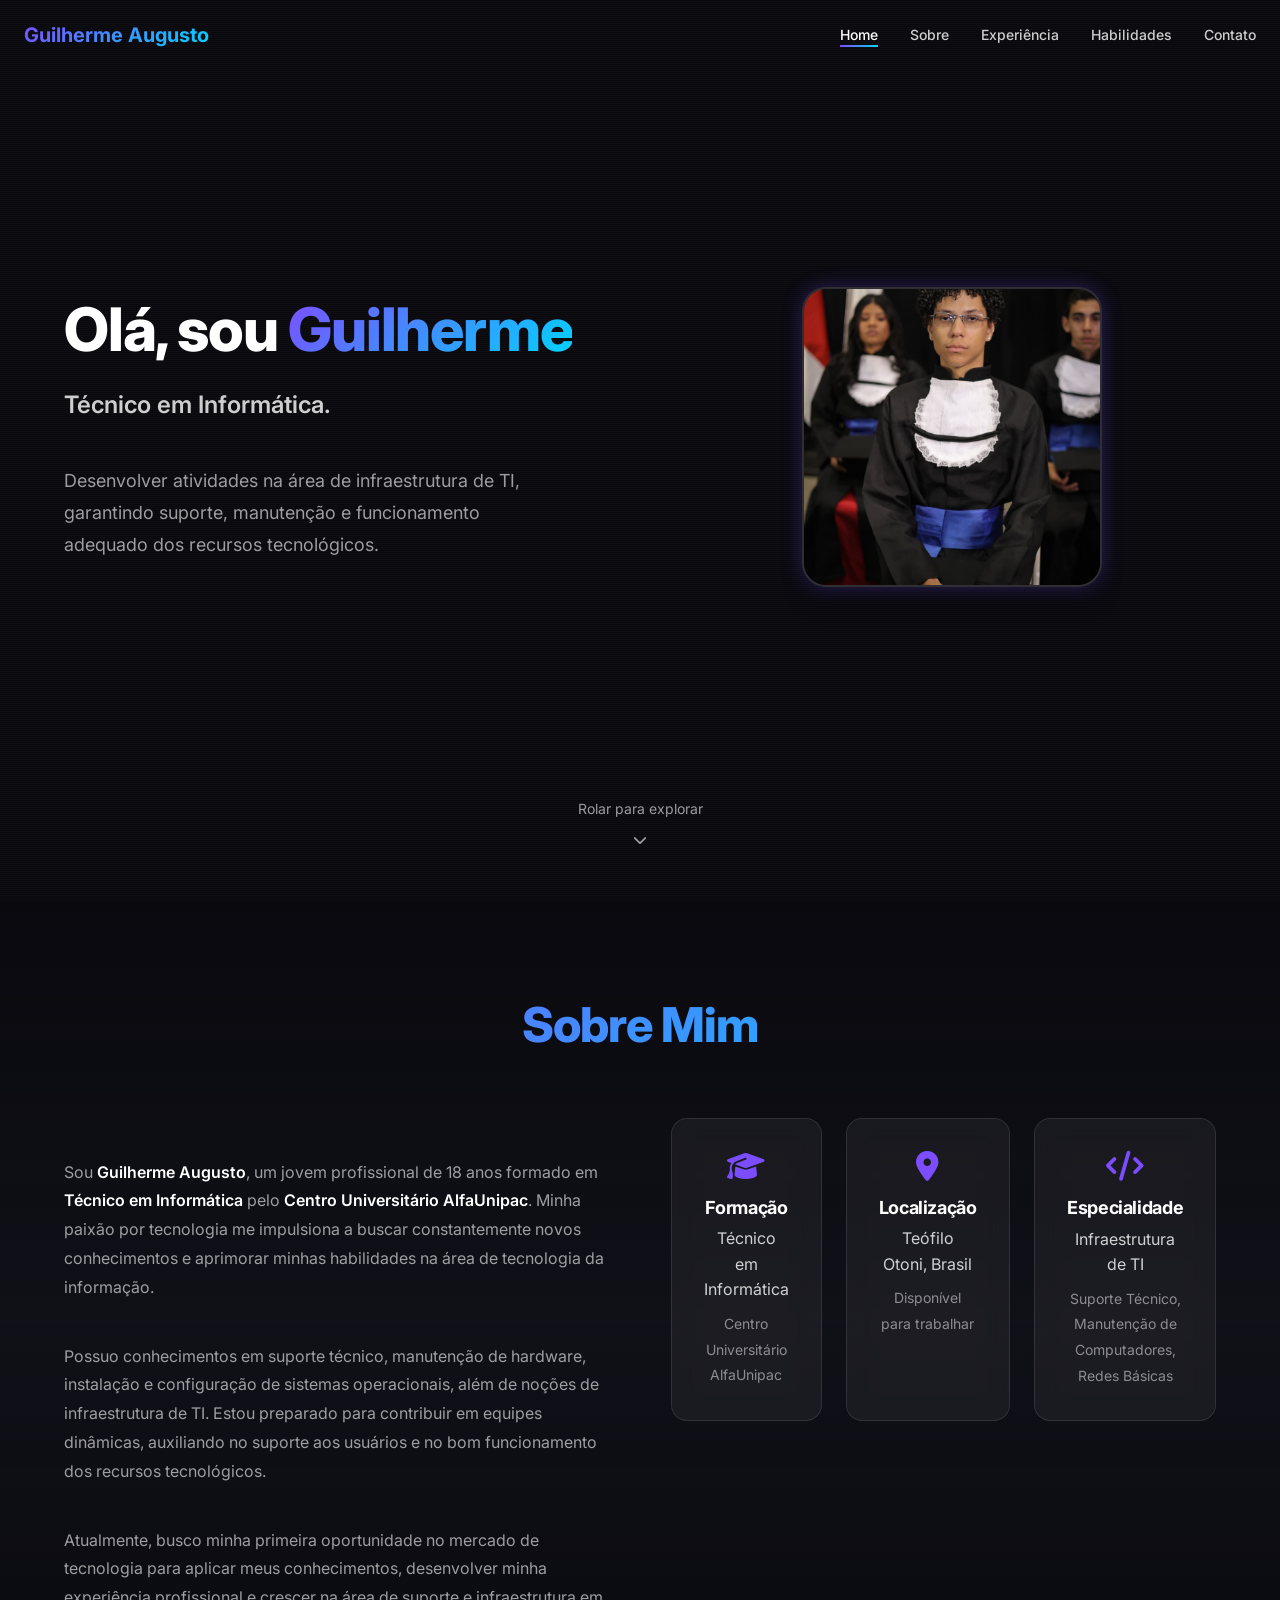
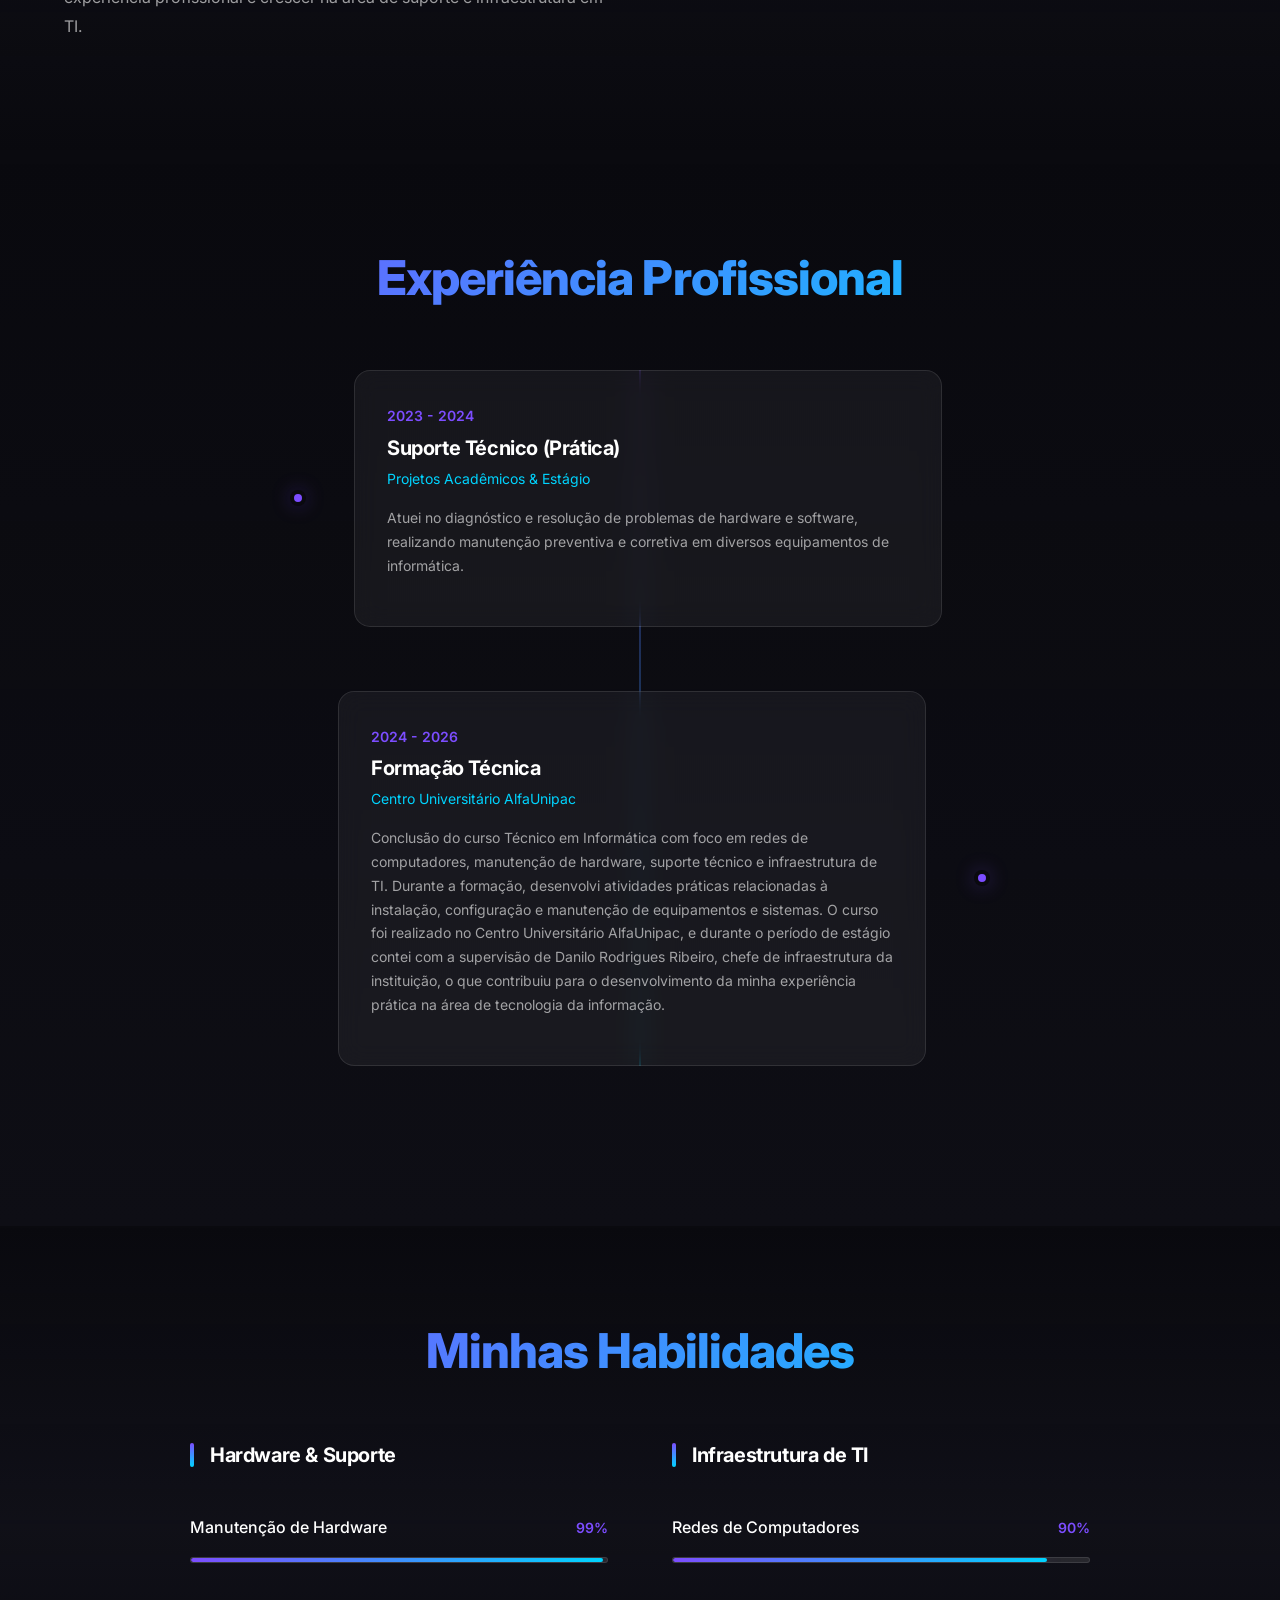
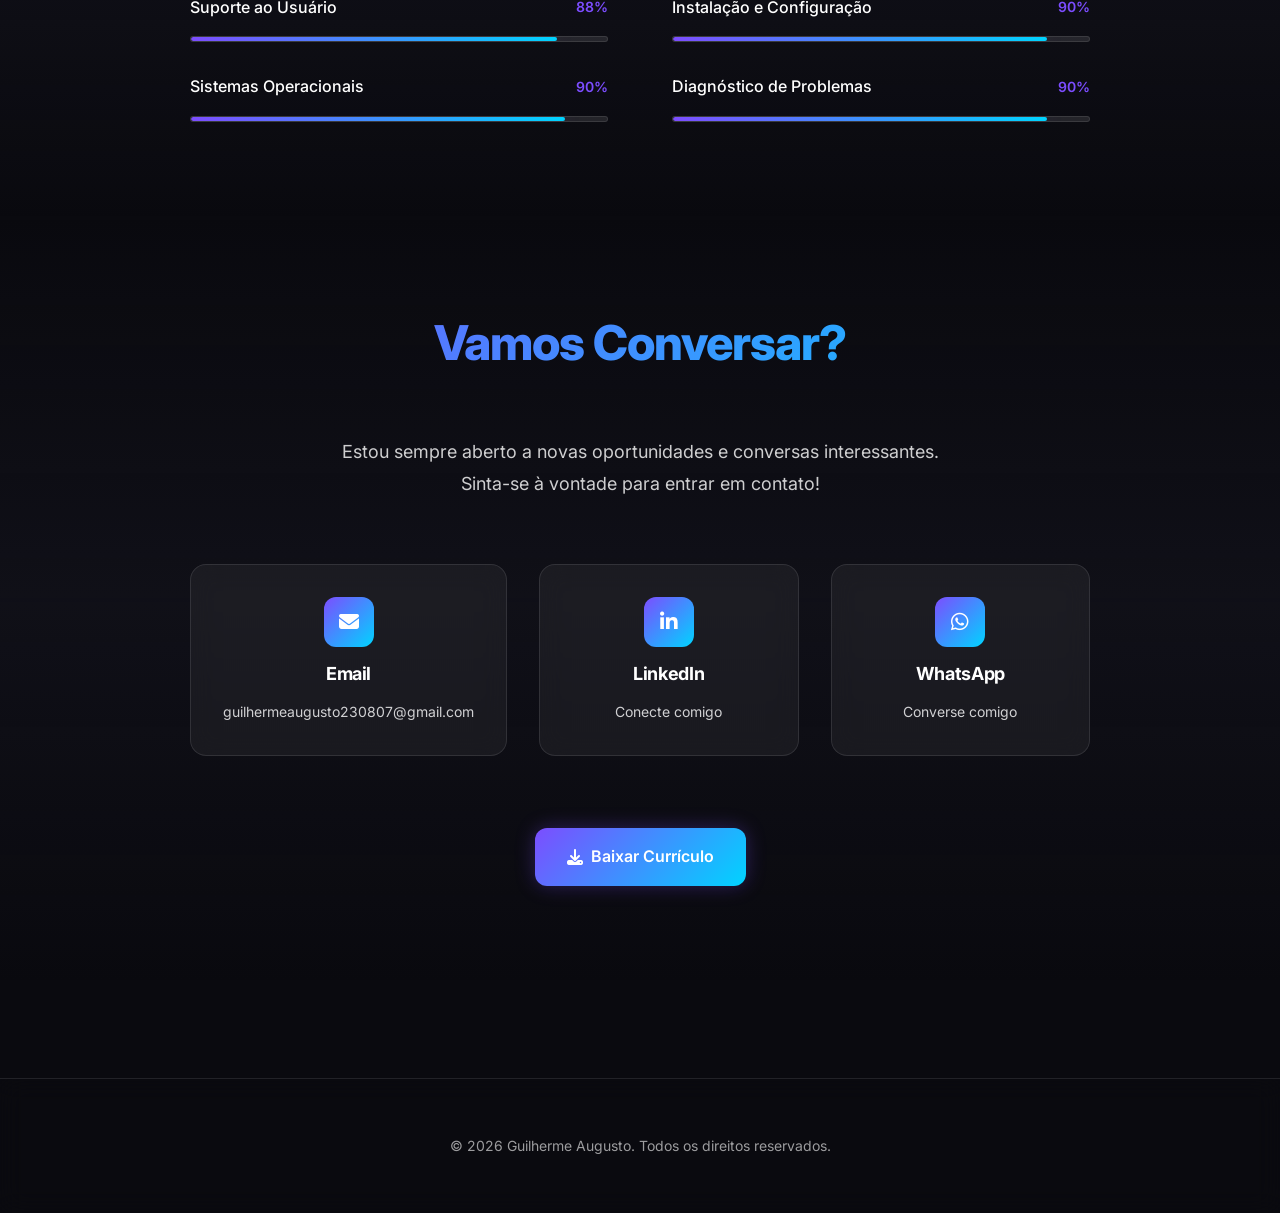
==== commit 1ca0bf8a: "att1.0" ====
--- a/index.html
+++ b/index.html
@@ -299,9 +299,9 @@
                             <p>Conecte comigo</p>
                         </a>
                         
-                        <a href="https://w.app/tfu1ad" target="_blank" rel="noopener noreferrer" class="contact-card glass">
+                        <a href="https://wa.me/5533998424079" target="_blank" rel="noopener noreferrer" class="contact-card glass">
                             <div class="contact-icon">
-                                <i class="fab fa-github"></i>
+                                <i class="fab fa-whatsapp"></i>
                             </div>
                             <h3>WhatsApp</h3>
                             <p>Converse comigo</p>
@@ -309,7 +309,7 @@
                     </div>
                     
                     <div class="contact-cta reveal-up">
-                        <a href="curriculo/curriculo_guilherme_augusto_v2.pdf" download class="btn btn-primary">
+                       <a href="curriculo/curriculo_guilherme_augusto_v2.pdf" target="_blank" class="btn btn-primary">
                             <i class="fas fa-download"></i> Baixar Currículo
                         </a>
                     </div>
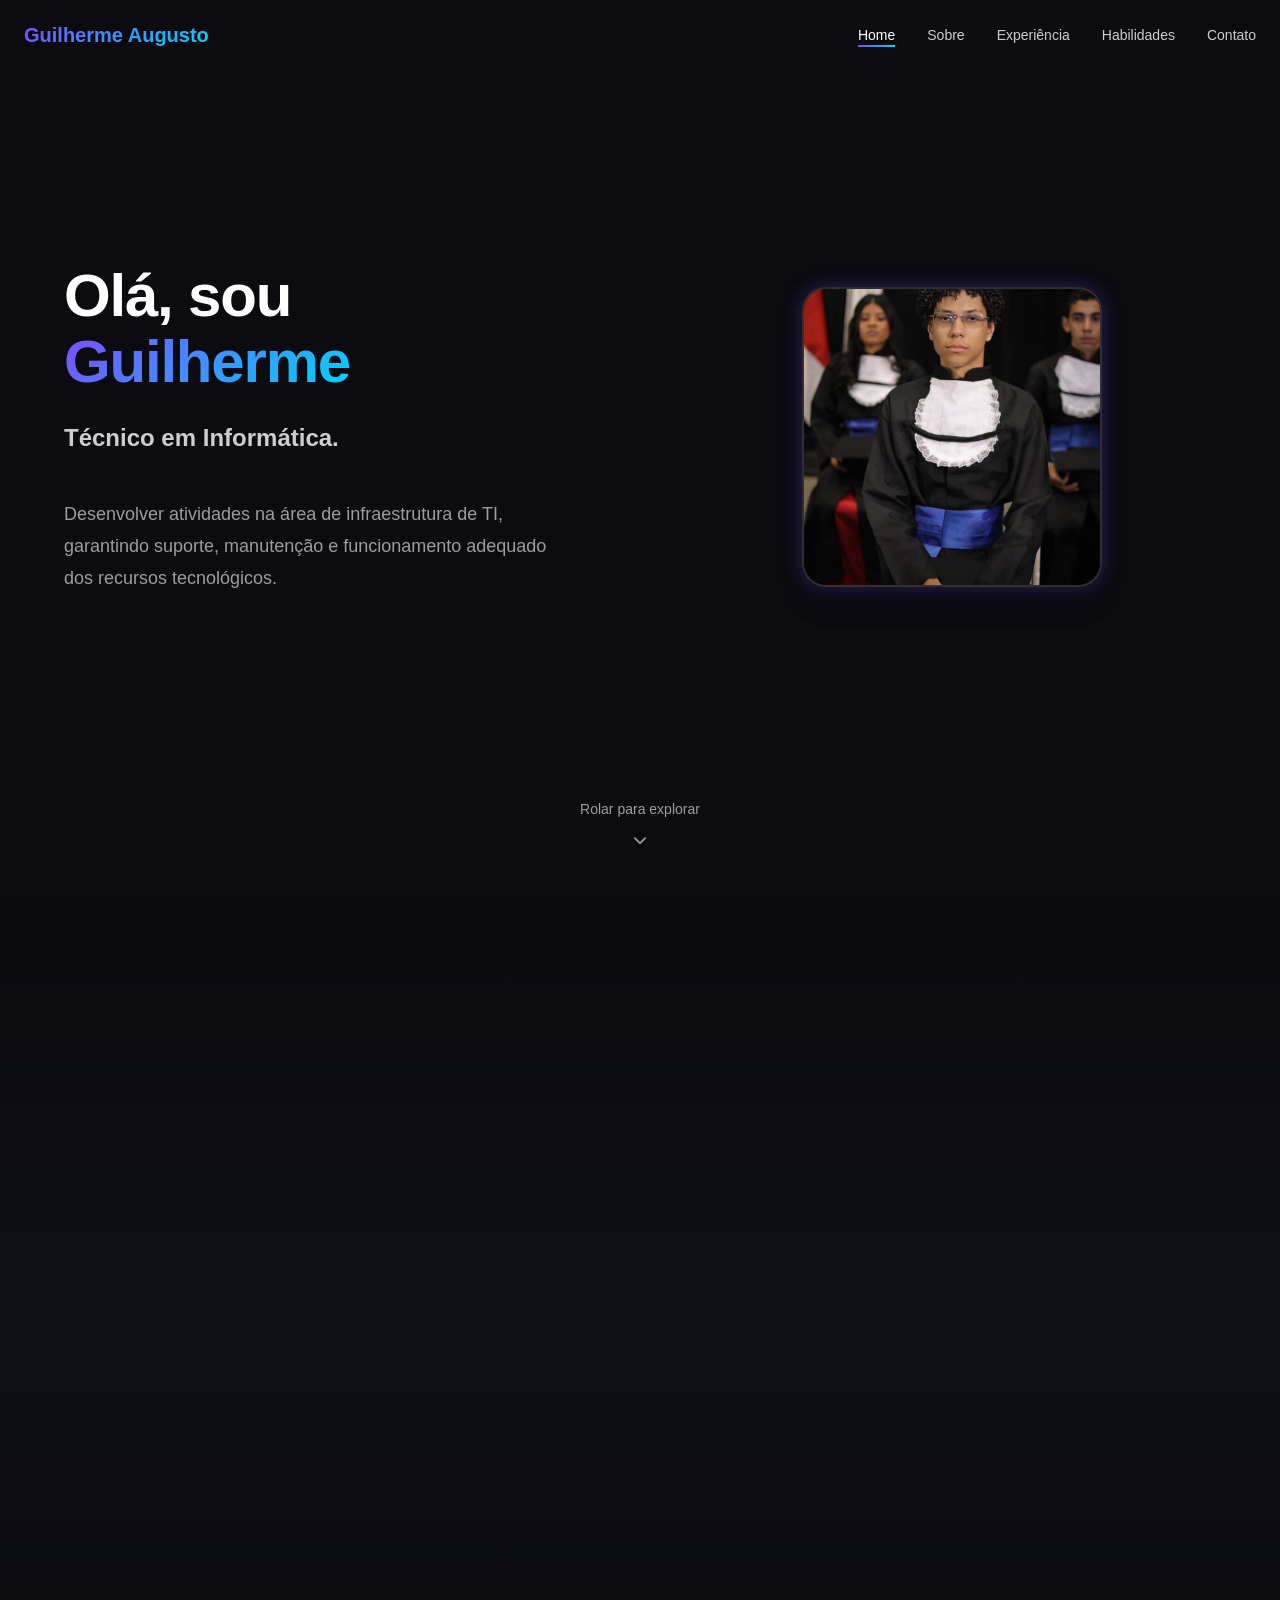
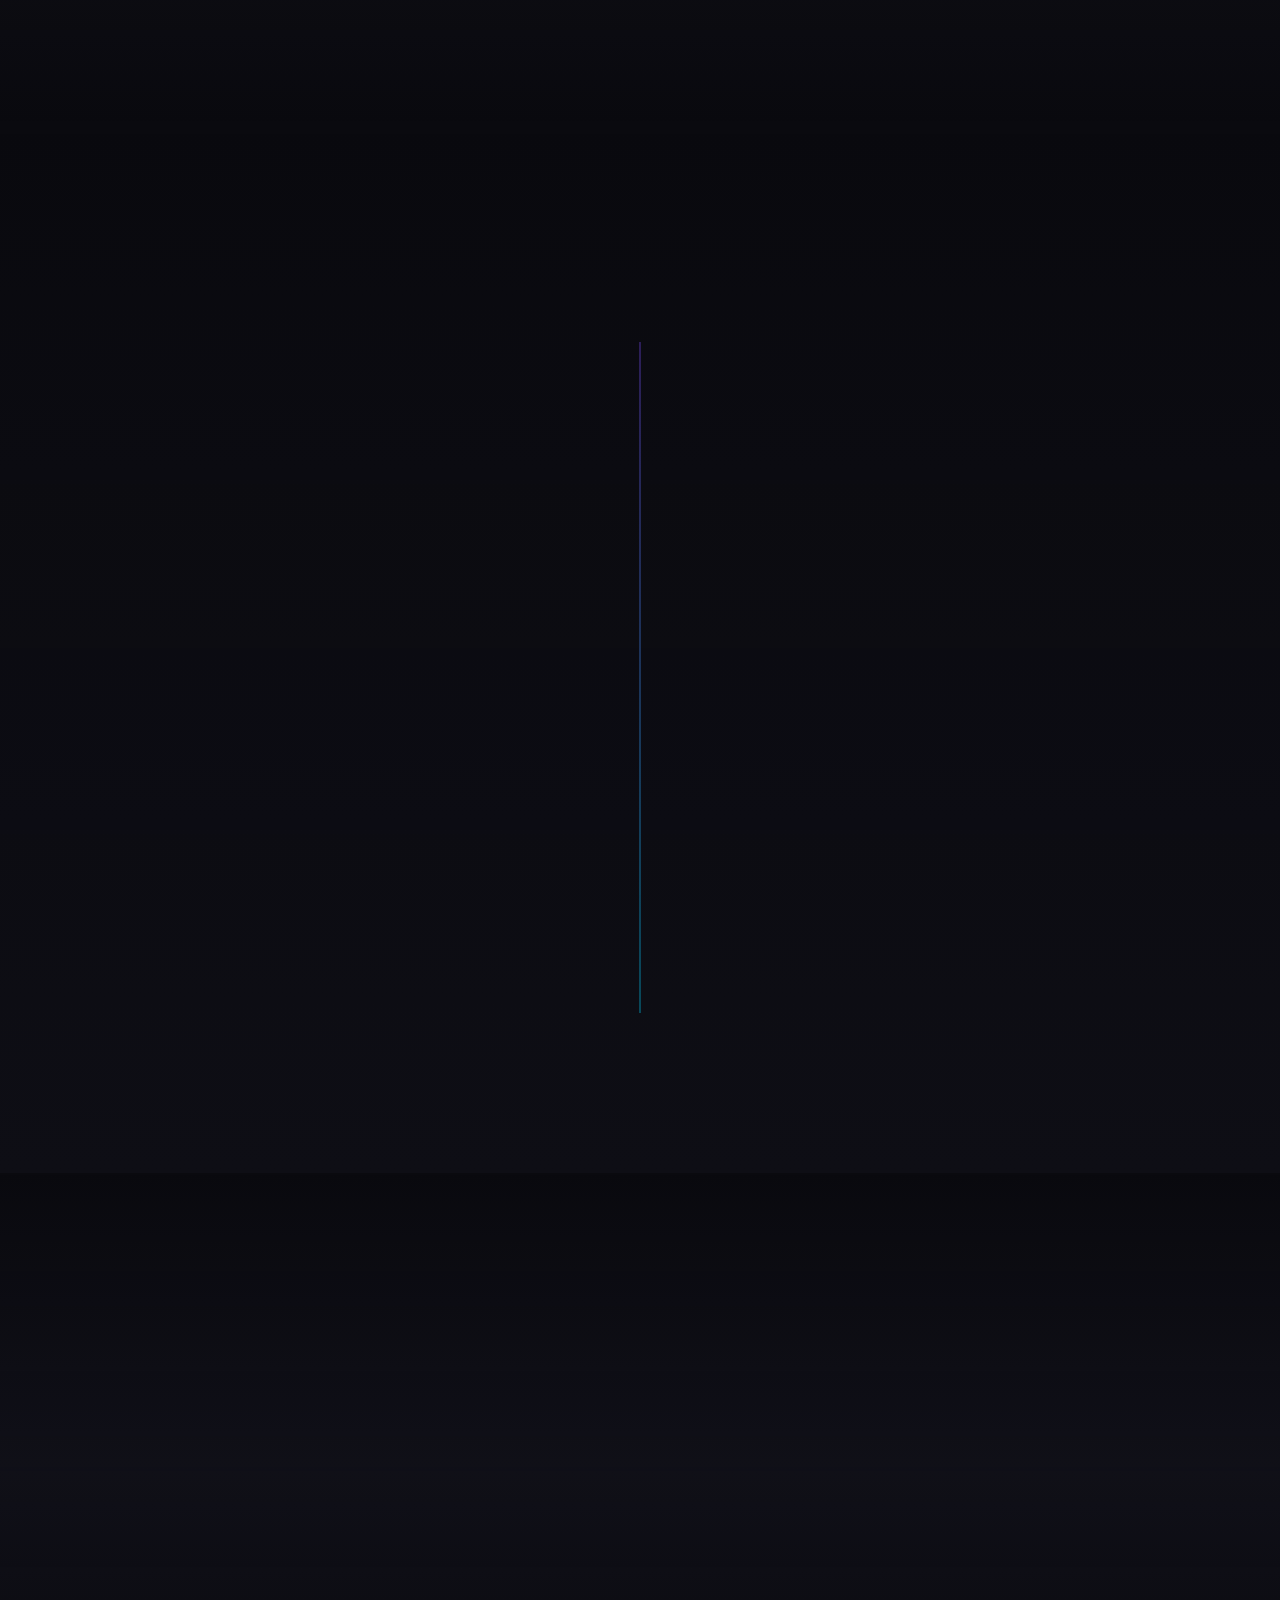
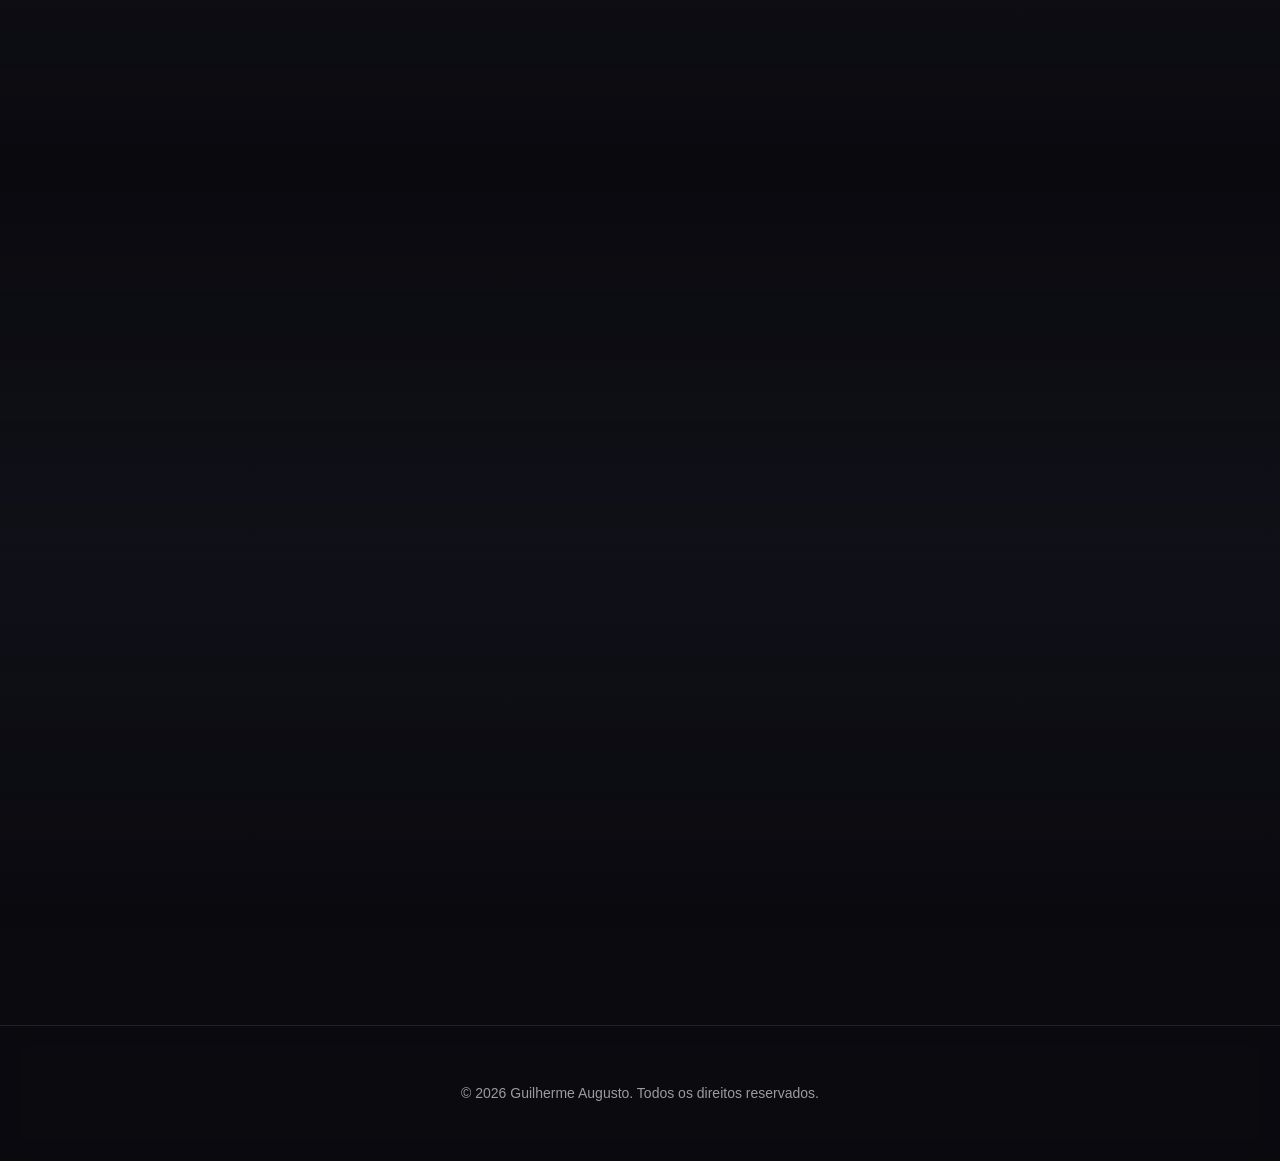
==== commit e04f596c: "reforçnado segurança" ====
--- a/index.html
+++ b/index.html
@@ -4,6 +4,7 @@
     <!-- Meta Tags Essenciais -->
     <meta charset="UTF-8">
     <meta name="viewport" content="width=device-width, initial-scale=1.0">
+    <meta http-equiv="Content-Security-Policy" content="default-src 'self' https:;">
     <meta name="description" content="Portfólio profissional de Guilherme Augusto - Técnico em Informática e Desenvolvedor Web">
     <meta name="keywords" content="portfólio, desenvolvedor, técnico em informática, web design">
     <meta name="author" content="Guilherme Augusto">
